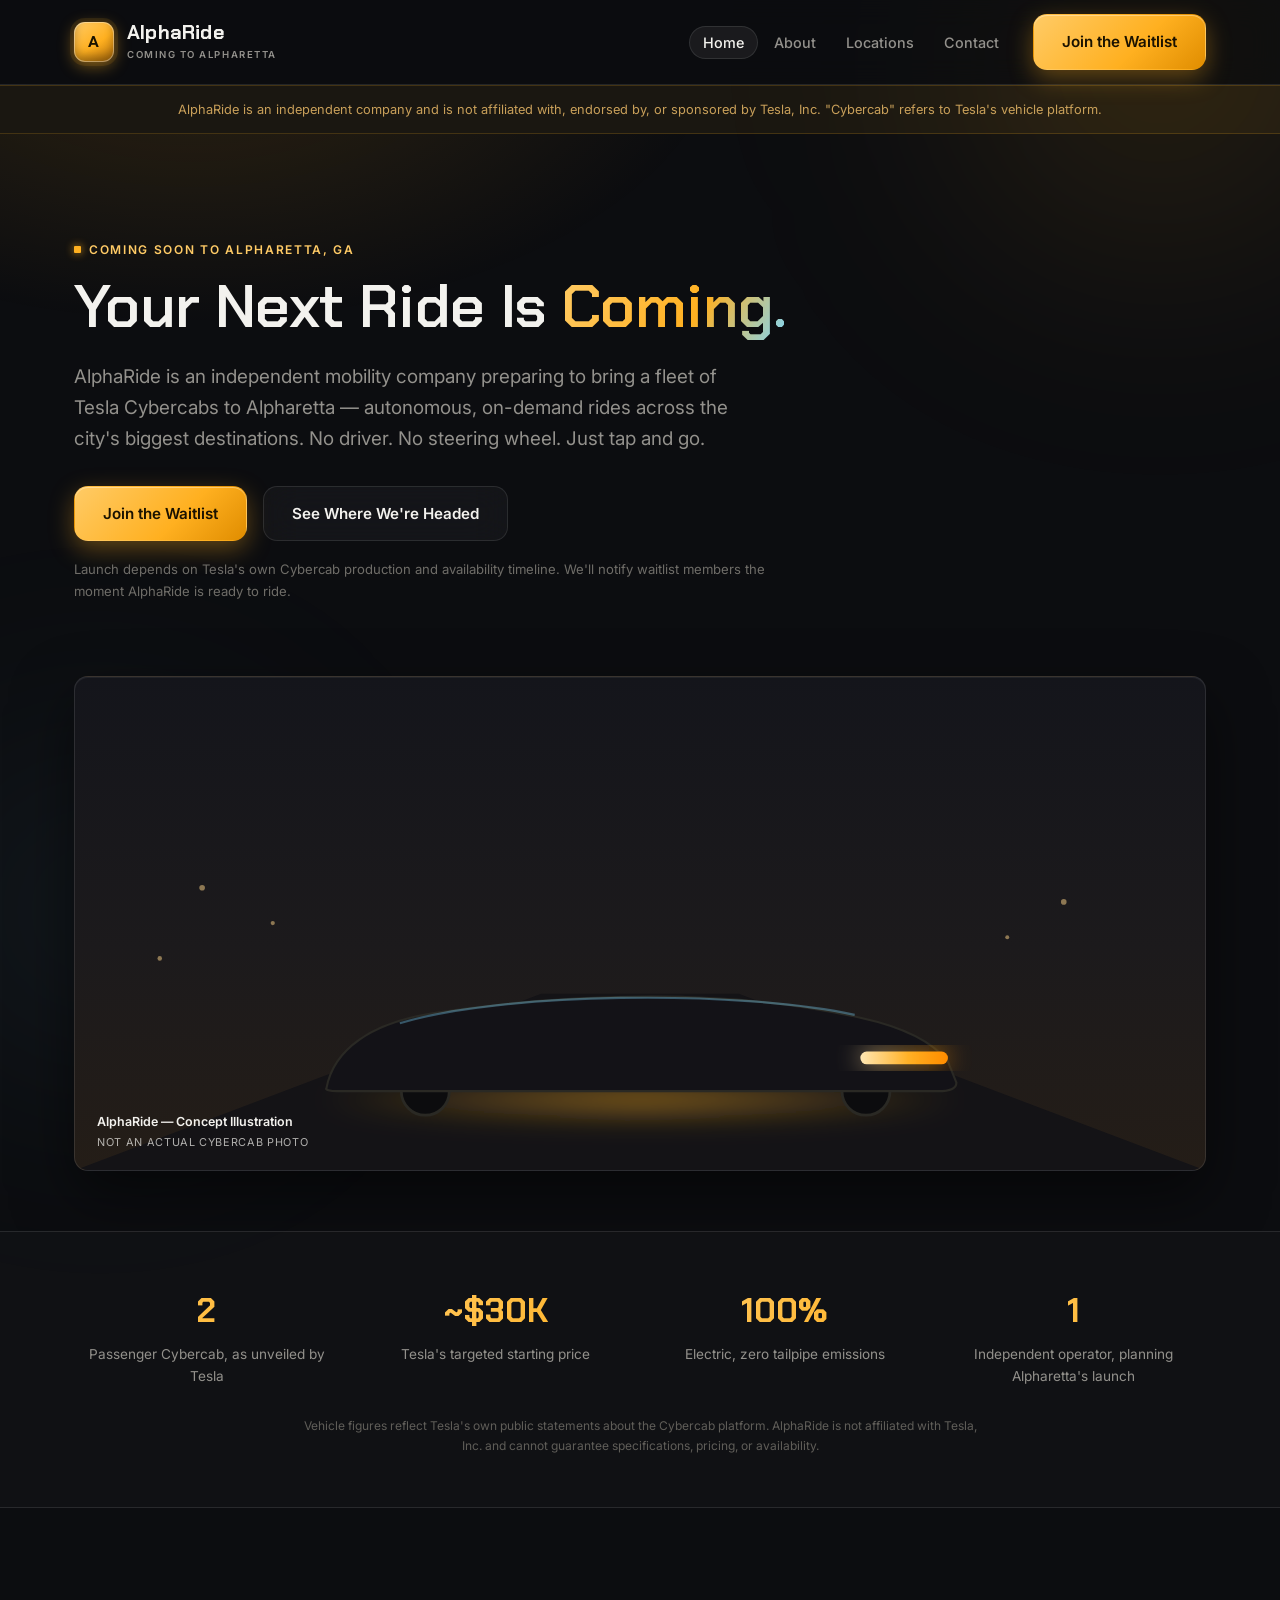
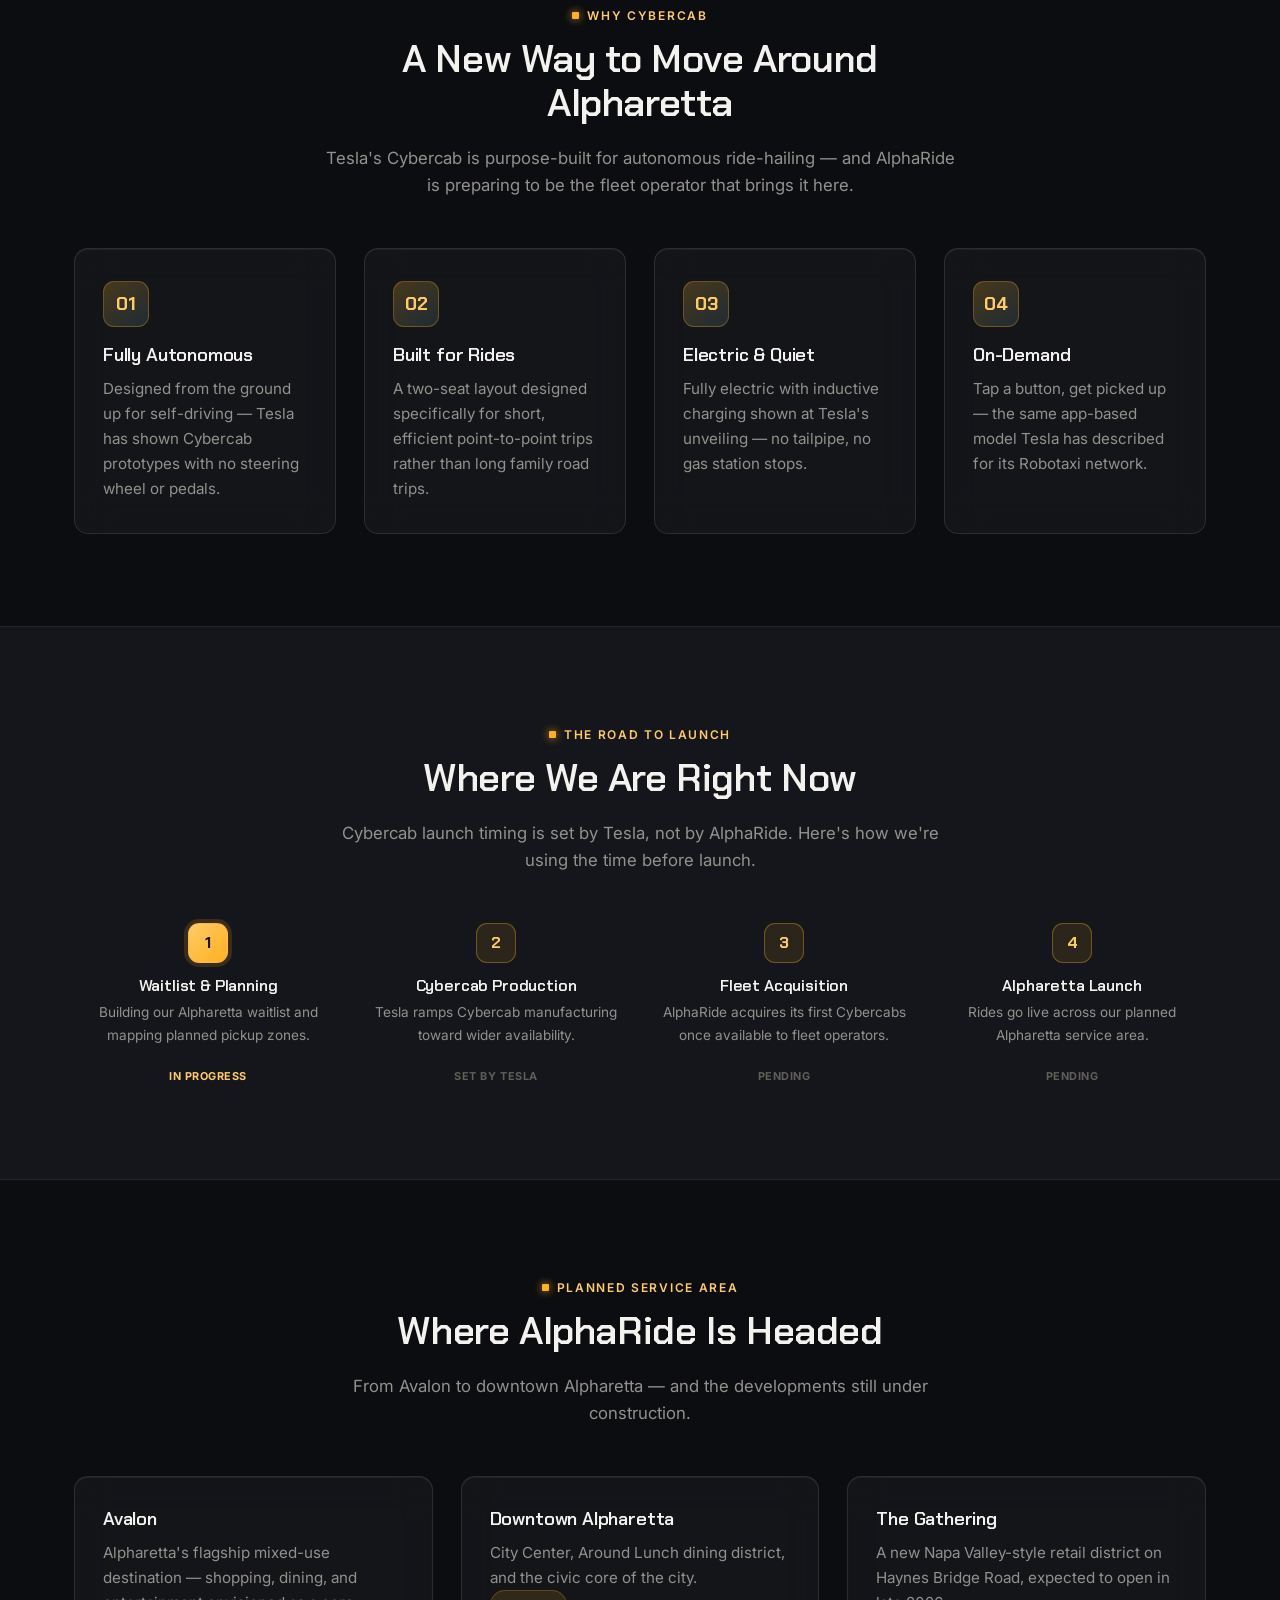
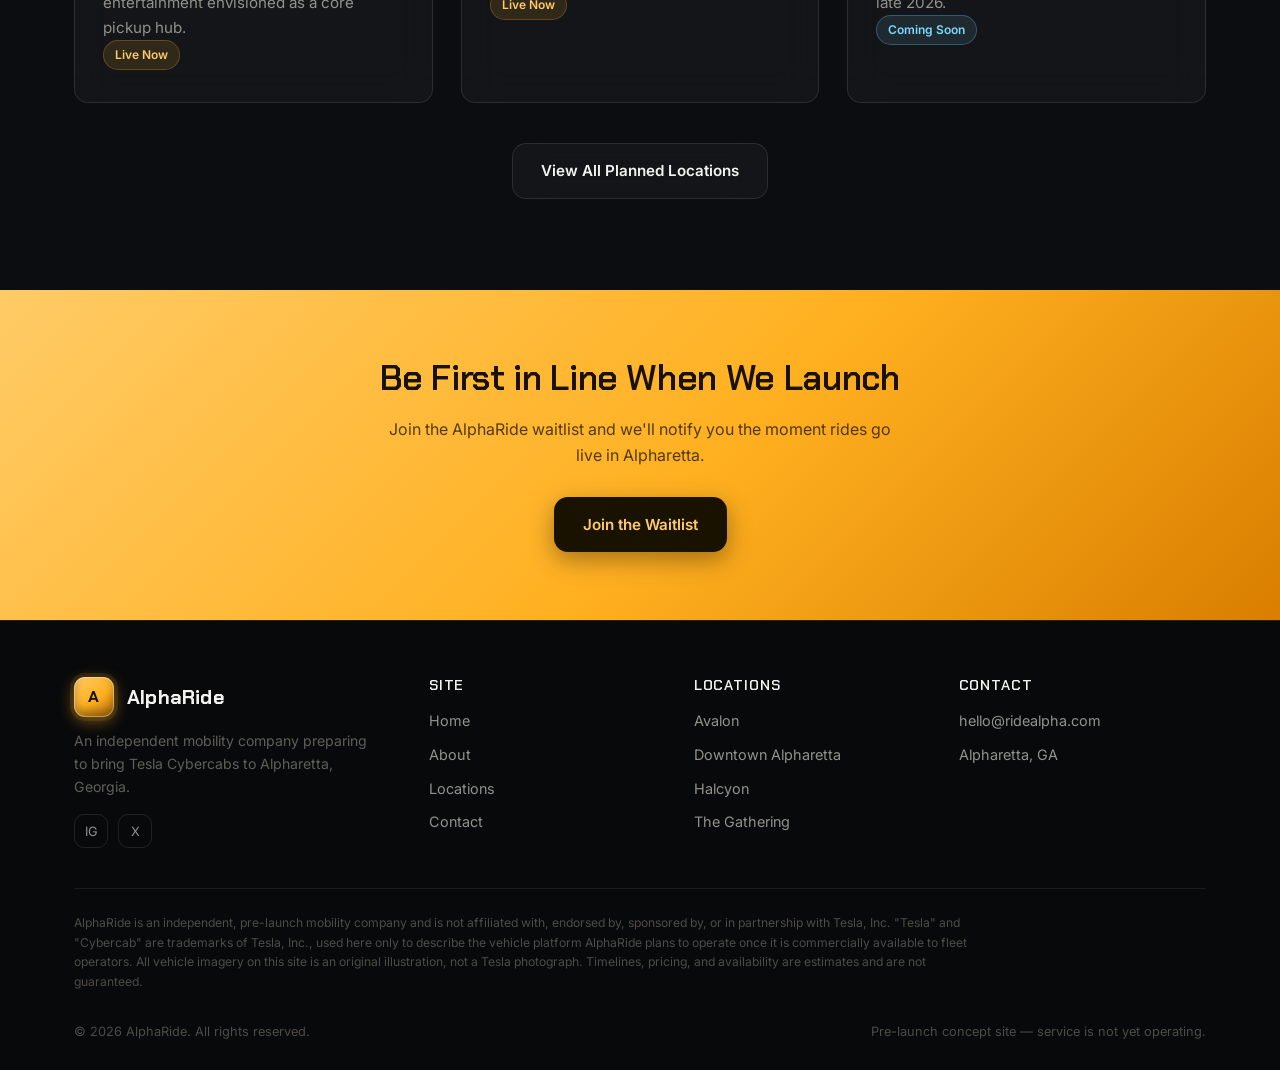
==== index.html @ 63493c4d "Build AlphaRide pre-launch site Four-page teaser site for AlphaRide, an independent mobility company" ====
<!DOCTYPE html>
<html lang="en">
<head>
<meta charset="UTF-8">
<meta name="viewport" content="width=device-width, initial-scale=1.0">
<title>AlphaRide | Autonomous Rides Coming to Alpharetta</title>
<meta name="description" content="AlphaRide is an independent mobility company preparing to bring Tesla Cybercabs to Alpharetta, Georgia. Join the waitlist to be first in line at launch.">
<link rel="icon" type="image/svg+xml" href="favicon.svg">
<link rel="preconnect" href="https://fonts.googleapis.com">
<link rel="preconnect" href="https://fonts.gstatic.com" crossorigin>
<link href="https://fonts.googleapis.com/css2?family=Chakra+Petch:wght@500;600;700&family=Inter:wght@400;500;600;700&display=swap" rel="stylesheet">
<link rel="stylesheet" href="css/styles.css">
</head>
<body>

<header class="site-header">
  <div class="container">
    <a href="index.html" class="logo">
      <span class="logo-mark">A</span>
      <span>
        <span class="logo-text">AlphaRide</span>
        <span class="logo-sub">Coming to Alpharetta</span>
      </span>
    </a>
    <nav class="main-nav" id="main-nav">
      <ul class="nav-links">
        <li><a href="index.html" class="active">Home</a></li>
        <li><a href="about.html">About</a></li>
        <li><a href="locations.html">Locations</a></li>
        <li><a href="contact.html">Contact</a></li>
      </ul>
      <a href="contact.html" class="btn btn-primary">Join the Waitlist</a>
    </nav>
    <button class="nav-toggle" aria-label="Toggle navigation" aria-expanded="false" aria-controls="main-nav">
      <span></span><span></span><span></span>
    </button>
  </div>
</header>

<div class="disclaimer-strip">
  <div class="container">
    <p>AlphaRide is an independent company and is not affiliated with, endorsed by, or sponsored by Tesla, Inc. "Cybercab" refers to Tesla's vehicle platform.</p>
  </div>
</div>

<main>

  <!-- Hero -->
  <section class="hero">
    <div class="container">
      <div class="hero-copy">
        <span class="eyebrow">Coming Soon to Alpharetta, GA</span>
        <h1>Your Next Ride Is <span class="grad-text">Coming.</span></h1>
        <p class="lead">AlphaRide is an independent mobility company preparing to bring a fleet of Tesla Cybercabs to Alpharetta — autonomous, on-demand rides across the city's biggest destinations. No driver. No steering wheel. Just tap and go.</p>
        <div class="hero-actions">
          <a href="contact.html" class="btn btn-primary">Join the Waitlist</a>
          <a href="locations.html" class="btn btn-secondary">See Where We're Headed</a>
        </div>
        <p class="hero-note">Launch depends on Tesla's own Cybercab production and availability timeline. We'll notify waitlist members the moment AlphaRide is ready to ride.</p>
      </div>

      <div class="vehicle-scene">
        <svg viewBox="0 0 800 350" preserveAspectRatio="xMidYMax slice" aria-hidden="true">
          <defs>
            <linearGradient id="lightBar" x1="0" y1="0" x2="1" y2="0">
              <stop offset="0%" stop-color="#ffe9b8"/>
              <stop offset="55%" stop-color="#ffb020"/>
              <stop offset="100%" stop-color="#ff8a00"/>
            </linearGradient>
            <radialGradient id="glowGrad" cx="50%" cy="50%" r="50%">
              <stop offset="0%" stop-color="#ffb020" stop-opacity="0.55"/>
              <stop offset="100%" stop-color="#ffb020" stop-opacity="0"/>
            </radialGradient>
            <filter id="softBlur" x="-50%" y="-50%" width="200%" height="200%">
              <feGaussianBlur stdDeviation="9"/>
            </filter>
          </defs>

          <!-- ambient distant lights -->
          <g fill="#ffd68a" opacity="0.5">
            <circle cx="90" cy="150" r="2"/>
            <circle cx="140" cy="175" r="1.5"/>
            <circle cx="700" cy="160" r="2"/>
            <circle cx="660" cy="185" r="1.4"/>
            <circle cx="60" cy="200" r="1.6"/>
          </g>

          <!-- road -->
          <path d="M330,225 L470,225 L800,350 L0,350 Z" fill="#17161a"/>
          <path d="M330,225 L470,225 L800,350 L0,350 Z" fill="#000000" opacity="0.15"/>

          <!-- reflection / ground glow -->
          <ellipse cx="400" cy="300" rx="230" ry="16" fill="url(#glowGrad)" filter="url(#softBlur)"/>

          <!-- vehicle silhouette -->
          <g>
            <circle cx="248" cy="294" r="17" fill="#0c0c0e" stroke="#2a2924" stroke-width="2"/>
            <circle cx="560" cy="294" r="17" fill="#0c0c0e" stroke="#2a2924" stroke-width="2"/>

            <path d="M178,292
                     C183,264 210,246 252,239
                     C304,231 356,227 408,227
                     C462,227 512,232 556,242
                     C588,249 608,260 618,273
                     L624,288
                     C624,292 619,294 611,294
                     L186,294
                     C180,294 177,293 178,292 Z"
                  fill="#131217" stroke="#2a2924" stroke-width="1.5"/>

            <path d="M230,246 C300,224 470,222 552,240" fill="none" stroke="#7dd8ff" stroke-opacity="0.35" stroke-width="1.5"/>

            <rect class="vs-glow" x="556" y="266" width="62" height="9" rx="4.5" fill="url(#lightBar)"/>
            <rect x="556" y="266" width="62" height="9" rx="4.5" fill="url(#lightBar)" filter="url(#softBlur)" opacity="0.8"/>
          </g>
        </svg>
        <div class="vs-caption">AlphaRide — Concept Illustration<small>Not an actual Cybercab photo</small></div>
      </div>
    </div>
  </section>

  <!-- Roadmap stats -->
  <section class="stats-bar">
    <div class="container">
      <div class="stats-grid">
        <div class="stat">
          <div class="stat-number">2</div>
          <div class="stat-label">Passenger Cybercab, as unveiled by Tesla</div>
        </div>
        <div class="stat">
          <div class="stat-number">~$30K</div>
          <div class="stat-label">Tesla's targeted starting price</div>
        </div>
        <div class="stat">
          <div class="stat-number">100%</div>
          <div class="stat-label">Electric, zero tailpipe emissions</div>
        </div>
        <div class="stat">
          <div class="stat-number">1</div>
          <div class="stat-label">Independent operator, planning Alpharetta's launch</div>
        </div>
      </div>
      <p class="stats-note">Vehicle figures reflect Tesla's own public statements about the Cybercab platform. AlphaRide is not affiliated with Tesla, Inc. and cannot guarantee specifications, pricing, or availability.</p>
    </div>
  </section>

  <!-- Why Cybercab -->
  <section>
    <div class="container">
      <div class="section-header">
        <span class="eyebrow">Why Cybercab</span>
        <h2>A New Way to Move Around Alpharetta</h2>
        <p>Tesla's Cybercab is purpose-built for autonomous ride-hailing — and AlphaRide is preparing to be the fleet operator that brings it here.</p>
      </div>
      <div class="grid grid-4">
        <div class="card">
          <div class="icon">01</div>
          <h3>Fully Autonomous</h3>
          <p>Designed from the ground up for self-driving — Tesla has shown Cybercab prototypes with no steering wheel or pedals.</p>
        </div>
        <div class="card">
          <div class="icon">02</div>
          <h3>Built for Rides</h3>
          <p>A two-seat layout designed specifically for short, efficient point-to-point trips rather than long family road trips.</p>
        </div>
        <div class="card">
          <div class="icon">03</div>
          <h3>Electric &amp; Quiet</h3>
          <p>Fully electric with inductive charging shown at Tesla's unveiling — no tailpipe, no gas station stops.</p>
        </div>
        <div class="card">
          <div class="icon">04</div>
          <h3>On-Demand</h3>
          <p>Tap a button, get picked up — the same app-based model Tesla has described for its Robotaxi network.</p>
        </div>
      </div>
    </div>
  </section>

  <!-- Roadmap -->
  <section class="section-bg-alt">
    <div class="container">
      <div class="section-header">
        <span class="eyebrow">The Road to Launch</span>
        <h2>Where We Are Right Now</h2>
        <p>Cybercab launch timing is set by Tesla, not by AlphaRide. Here's how we're using the time before launch.</p>
      </div>
      <div class="roadmap-steps">
        <div class="roadmap-step is-current">
          <div class="step-number">1</div>
          <h4>Waitlist &amp; Planning</h4>
          <p>Building our Alpharetta waitlist and mapping planned pickup zones.</p>
          <span class="step-status">In Progress</span>
        </div>
        <div class="roadmap-step">
          <div class="step-number">2</div>
          <h4>Cybercab Production</h4>
          <p>Tesla ramps Cybercab manufacturing toward wider availability.</p>
          <span class="step-status">Set by Tesla</span>
        </div>
        <div class="roadmap-step">
          <div class="step-number">3</div>
          <h4>Fleet Acquisition</h4>
          <p>AlphaRide acquires its first Cybercabs once available to fleet operators.</p>
          <span class="step-status">Pending</span>
        </div>
        <div class="roadmap-step">
          <div class="step-number">4</div>
          <h4>Alpharetta Launch</h4>
          <p>Rides go live across our planned Alpharetta service area.</p>
          <span class="step-status">Pending</span>
        </div>
      </div>
    </div>
  </section>

  <!-- Locations teaser -->
  <section>
    <div class="container">
      <div class="section-header">
        <span class="eyebrow">Planned Service Area</span>
        <h2>Where AlphaRide Is Headed</h2>
        <p>From Avalon to downtown Alpharetta — and the developments still under construction.</p>
      </div>
      <div class="grid grid-3">
        <div class="card">
          <h3>Avalon</h3>
          <p>Alpharetta's flagship mixed-use destination — shopping, dining, and entertainment envisioned as a core pickup hub.</p>
          <span class="pill">Live Now</span>
        </div>
        <div class="card">
          <h3>Downtown Alpharetta</h3>
          <p>City Center, Around Lunch dining district, and the civic core of the city.</p>
          <span class="pill">Live Now</span>
        </div>
        <div class="card">
          <h3>The Gathering</h3>
          <p>A new Napa Valley-style retail district on Haynes Bridge Road, expected to open in late 2026.</p>
          <span class="pill ice">Coming Soon</span>
        </div>
      </div>
      <div style="text-align:center; margin-top:40px;">
        <a href="locations.html" class="btn btn-secondary">View All Planned Locations</a>
      </div>
    </div>
  </section>

  <!-- CTA -->
  <section class="cta-banner">
    <div class="container">
      <h2>Be First in Line When We Launch</h2>
      <p>Join the AlphaRide waitlist and we'll notify you the moment rides go live in Alpharetta.</p>
      <a href="contact.html" class="btn btn-primary">Join the Waitlist</a>
    </div>
  </section>

</main>

<footer class="site-footer">
  <div class="container">
    <div class="footer-grid">
      <div class="footer-brand">
        <a href="index.html" class="logo">
          <span class="logo-mark">A</span>
          <span class="logo-text">AlphaRide</span>
        </a>
        <p>An independent mobility company preparing to bring Tesla Cybercabs to Alpharetta, Georgia.</p>
        <div class="footer-social">
          <a href="#" aria-label="Instagram">IG</a>
          <a href="#" aria-label="X / Twitter">X</a>
        </div>
      </div>
      <div class="footer-col">
        <h4>Site</h4>
        <ul>
          <li><a href="index.html">Home</a></li>
          <li><a href="about.html">About</a></li>
          <li><a href="locations.html">Locations</a></li>
          <li><a href="contact.html">Contact</a></li>
        </ul>
      </div>
      <div class="footer-col">
        <h4>Locations</h4>
        <ul>
          <li><a href="locations.html">Avalon</a></li>
          <li><a href="locations.html">Downtown Alpharetta</a></li>
          <li><a href="locations.html">Halcyon</a></li>
          <li><a href="locations.html">The Gathering</a></li>
        </ul>
      </div>
      <div class="footer-col">
        <h4>Contact</h4>
        <ul>
          <li><a href="mailto:hello@ridealpha.com">hello@ridealpha.com</a></li>
          <li>Alpharetta, GA</li>
        </ul>
      </div>
    </div>
    <p class="footer-legal">AlphaRide is an independent, pre-launch mobility company and is not affiliated with, endorsed by, sponsored by, or in partnership with Tesla, Inc. "Tesla" and "Cybercab" are trademarks of Tesla, Inc., used here only to describe the vehicle platform AlphaRide plans to operate once it is commercially available to fleet operators. All vehicle imagery on this site is an original illustration, not a Tesla photograph. Timelines, pricing, and availability are estimates and are not guaranteed.</p>
    <div class="footer-bottom">
      <span>&copy; 2026 AlphaRide. All rights reserved.</span>
      <span>Pre-launch concept site — service is not yet operating.</span>
    </div>
  </div>
</footer>

<script src="js/main.js"></script>
</body>
</html>
---- css/styles.css ----
/* ===========================================================
   AlphaRide — shared stylesheet
   Dark graphite + amber "headlights at dusk" visual system
   =========================================================== */

:root {
  --color-bg: #0c0d10;
  --color-bg-alt: #15161b;
  --color-bg-dark: #08090b;
  --color-bg-dark-alt: #131419;
  --color-text: #f3f2ee;
  --color-text-light: #93918c;
  --color-text-invert: #f3f2ee;
  --color-accent: #ffb020;
  --color-accent-dark: #ffcb66;
  --color-ice: #7dd8ff;
  --color-white: #ffffff;
  --color-border: rgba(255, 255, 255, 0.1);
  --color-border-strong: rgba(255, 255, 255, 0.2);

  --glass-bg: rgba(255, 255, 255, 0.035);
  --glass-bg-hover: rgba(255, 255, 255, 0.06);
  --glass-blur: blur(18px) saturate(140%);

  --font-heading: "Chakra Petch", "Inter", -apple-system, BlinkMacSystemFont, "Segoe UI", sans-serif;
  --font-body: "Inter", -apple-system, BlinkMacSystemFont, "Segoe UI", sans-serif;

  --max-width: 1180px;
  --radius: 14px;
  --shadow-sm: 0 1px 3px rgba(0, 0, 0, 0.3);
  --shadow-md: 0 24px 60px rgba(0, 0, 0, 0.5);
  --transition: 0.25s cubic-bezier(0.4, 0, 0.2, 1);
}

/* ---------- Reset ---------- */
*, *::before, *::after { box-sizing: border-box; }
html { scroll-behavior: smooth; }

body {
  margin: 0;
  font-family: var(--font-body);
  color: var(--color-text);
  background: var(--color-bg);
  line-height: 1.65;
  -webkit-font-smoothing: antialiased;
  position: relative;
  overflow-x: hidden;
}

body::before,
body::after {
  content: "";
  position: fixed;
  border-radius: 50%;
  filter: blur(120px);
  z-index: -1;
  pointer-events: none;
}

body::before {
  width: 640px;
  height: 480px;
  top: -180px;
  right: -200px;
  background: radial-gradient(circle, rgba(255, 176, 32, 0.16), transparent 70%);
}

body::after {
  width: 560px;
  height: 420px;
  bottom: -220px;
  left: -180px;
  background: radial-gradient(circle, rgba(125, 216, 255, 0.1), transparent 70%);
}

::selection { background: rgba(255, 176, 32, 0.35); color: #10100e; }

::-webkit-scrollbar { width: 10px; height: 10px; }
::-webkit-scrollbar-track { background: var(--color-bg); }
::-webkit-scrollbar-thumb { background: rgba(255, 255, 255, 0.14); border-radius: 8px; }
::-webkit-scrollbar-thumb:hover { background: rgba(255, 255, 255, 0.24); }

img { max-width: 100%; display: block; }
a { color: inherit; text-decoration: none; }
ul { margin: 0; padding: 0; list-style: none; }

h1, h2, h3, h4 {
  font-family: var(--font-heading);
  font-weight: 600;
  line-height: 1.14;
  letter-spacing: -0.01em;
  margin: 0 0 0.5em;
  color: var(--color-text);
}

p { margin: 0 0 1em; color: var(--color-text-light); }

.container {
  width: 100%;
  max-width: var(--max-width);
  margin: 0 auto;
  padding: 0 24px;
  position: relative;
}

section { padding: 92px 0; position: relative; }

.section-bg-alt {
  background: var(--color-bg-alt);
  border-top: 1px solid rgba(255, 255, 255, 0.06);
  border-bottom: 1px solid rgba(255, 255, 255, 0.06);
}

.section-bg-dark {
  position: relative;
  background: linear-gradient(160deg, var(--color-bg-dark) 0%, var(--color-bg-dark-alt) 100%);
  overflow: hidden;
}

.section-header { max-width: 640px; margin: 0 auto 48px; text-align: center; }

.eyebrow {
  display: inline-flex;
  align-items: center;
  gap: 8px;
  font-family: var(--font-body);
  font-size: 0.75rem;
  font-weight: 600;
  letter-spacing: 0.14em;
  text-transform: uppercase;
  color: var(--color-accent-dark);
  margin-bottom: 12px;
}

.eyebrow::before {
  content: "";
  width: 7px;
  height: 7px;
  border-radius: 1px;
  background: var(--color-accent);
  box-shadow: 0 0 8px rgba(255, 176, 32, 0.85);
  display: inline-block;
}

.section-header h2 { font-size: clamp(1.75rem, 3vw, 2.5rem); }
.section-header p { color: var(--color-text-light); font-size: 1.05rem; }

/* ---------- Disclaimer strip ---------- */
.disclaimer-strip {
  background: rgba(255, 176, 32, 0.06);
  border-top: 1px solid rgba(255, 176, 32, 0.18);
  border-bottom: 1px solid rgba(255, 176, 32, 0.18);
  padding: 14px 0;
}

.disclaimer-strip p {
  margin: 0;
  font-size: 0.8rem;
  color: #c9a05a;
  text-align: center;
  line-height: 1.5;
}

/* ---------- Buttons ---------- */
.btn {
  display: inline-flex;
  align-items: center;
  justify-content: center;
  gap: 8px;
  padding: 14px 28px;
  border-radius: var(--radius);
  font-weight: 600;
  font-size: 0.95rem;
  border: 1px solid transparent;
  cursor: pointer;
  transition: background var(--transition), color var(--transition), border-color var(--transition), transform var(--transition), box-shadow var(--transition);
  white-space: nowrap;
}

.btn:hover { transform: translateY(-2px); }

.btn-primary {
  background: linear-gradient(135deg, #ffcb66 0%, var(--color-accent) 60%, #e08d00 100%);
  color: #1a1200;
  box-shadow: 0 8px 24px rgba(255, 176, 32, 0.35), inset 0 1px 0 rgba(255, 255, 255, 0.35);
}

.btn-primary:hover {
  box-shadow: 0 12px 34px rgba(255, 176, 32, 0.5), inset 0 1px 0 rgba(255, 255, 255, 0.4);
}

.btn-secondary {
  background: var(--glass-bg);
  backdrop-filter: var(--glass-blur);
  -webkit-backdrop-filter: var(--glass-blur);
  color: var(--color-text);
  border-color: var(--color-border);
}

.btn-secondary:hover {
  background: var(--glass-bg-hover);
  border-color: var(--color-border-strong);
  box-shadow: 0 8px 24px rgba(0, 0, 0, 0.35);
}

.btn-block { width: 100%; }

/* ---------- Header ---------- */
.site-header {
  position: sticky;
  top: 0;
  z-index: 100;
  background: rgba(12, 13, 16, 0.72);
  backdrop-filter: blur(14px) saturate(140%);
  -webkit-backdrop-filter: blur(14px) saturate(140%);
  border-bottom: 1px solid var(--color-border);
}

.site-header .container {
  display: flex;
  align-items: center;
  justify-content: space-between;
  height: 84px;
}

.logo {
  font-family: var(--font-heading);
  font-size: 1.25rem;
  font-weight: 700;
  letter-spacing: 0.01em;
  color: var(--color-text);
  display: flex;
  align-items: center;
  gap: 13px;
}

.logo .logo-mark {
  position: relative;
  width: 40px;
  height: 40px;
  border-radius: 11px;
  background: linear-gradient(145deg, #ffcb66 0%, var(--color-accent) 55%, #b9720a 100%);
  color: #1a1200;
  display: flex;
  align-items: center;
  justify-content: center;
  flex-shrink: 0;
  font-family: var(--font-heading);
  font-weight: 700;
  font-size: 1.05rem;
  box-shadow:
    inset 0 0 0 1px rgba(255, 255, 255, 0.35),
    inset 0 -6px 10px rgba(20, 12, 0, 0.35),
    0 4px 16px rgba(255, 176, 32, 0.45),
    0 0 0 4px rgba(255, 176, 32, 0.1);
  transition: box-shadow var(--transition), transform var(--transition);
}

.logo:hover .logo-mark {
  transform: translateY(-1px);
  box-shadow:
    inset 0 0 0 1px rgba(255, 255, 255, 0.4),
    inset 0 -6px 10px rgba(20, 12, 0, 0.35),
    0 6px 20px rgba(255, 176, 32, 0.6),
    0 0 0 5px rgba(255, 176, 32, 0.14);
}

.logo .logo-text { display: block; line-height: 1.1; }

.logo .logo-sub {
  display: block;
  font-family: var(--font-body);
  font-size: 0.6rem;
  font-weight: 600;
  letter-spacing: 0.16em;
  text-transform: uppercase;
  color: var(--color-text-light);
  margin-top: 4px;
}

.main-nav { display: flex; align-items: center; gap: 8px; }
.nav-links { display: flex; align-items: center; gap: 2px; margin-right: 12px; }

.nav-links a {
  font-size: 0.9rem;
  font-weight: 500;
  color: var(--color-text-light);
  position: relative;
  padding: 8px 14px;
  border-radius: 999px;
  transition: background var(--transition), color var(--transition);
}

.nav-links a:hover { color: var(--color-text); background: var(--glass-bg); }

.nav-links a.active {
  color: var(--color-text);
  background: var(--glass-bg-hover);
  box-shadow: inset 0 0 0 1px var(--color-border);
}

.nav-toggle {
  display: none;
  flex-direction: column;
  justify-content: center;
  gap: 5px;
  width: 40px;
  height: 40px;
  border: 1px solid var(--color-border);
  border-radius: var(--radius);
  background: var(--glass-bg);
  cursor: pointer;
}

.nav-toggle span {
  display: block;
  width: 18px;
  height: 2px;
  background: var(--color-text);
  margin: 0 auto;
  transition: transform var(--transition), opacity var(--transition);
}

.nav-toggle[aria-expanded="true"] span:nth-child(1) { transform: translateY(7px) rotate(45deg); }
.nav-toggle[aria-expanded="true"] span:nth-child(2) { opacity: 0; }
.nav-toggle[aria-expanded="true"] span:nth-child(3) { transform: translateY(-7px) rotate(-45deg); }

/* ---------- Hero ---------- */
.hero {
  padding: 100px 0 60px;
  position: relative;
  background: radial-gradient(ellipse 900px 500px at 15% -10%, rgba(255, 176, 32, 0.14), transparent 60%);
}

.hero .container {
  display: grid;
  grid-template-columns: 1fr;
  gap: 20px;
}

.hero-copy { max-width: 720px; }

.hero h1 { font-size: clamp(2.4rem, 5vw, 3.8rem); margin-bottom: 20px; }

.hero p.lead {
  font-size: 1.18rem;
  color: var(--color-text-light);
  max-width: 56ch;
}

.grad-text {
  background: linear-gradient(120deg, var(--color-accent-dark) 0%, var(--color-accent) 60%, var(--color-ice) 100%);
  -webkit-background-clip: text;
  background-clip: text;
  color: transparent;
}

.hero-actions { display: flex; gap: 16px; flex-wrap: wrap; margin-top: 32px; }

.hero-note {
  margin-top: 18px;
  font-size: 0.82rem;
  color: #6f6d68;
}

/* ---------- Vehicle scene (hero illustration) ---------- */
.vehicle-scene {
  position: relative;
  width: 100%;
  aspect-ratio: 16 / 7;
  border-radius: var(--radius);
  overflow: hidden;
  box-shadow: var(--shadow-md), inset 0 1px 0 rgba(255, 255, 255, 0.06);
  border: 1px solid var(--color-border);
  background: linear-gradient(180deg, #14151b 0%, #1c1a1c 55%, #241d17 100%);
  margin-top: 40px;
}

.vehicle-scene svg { position: absolute; inset: 0; width: 100%; height: 100%; }

.vehicle-scene .vs-caption {
  position: absolute;
  left: 22px;
  bottom: 18px;
  z-index: 2;
  font-size: 0.78rem;
  font-weight: 600;
  color: var(--color-text-invert);
}

.vehicle-scene .vs-caption small {
  display: block;
  font-weight: 400;
  font-size: 0.68rem;
  opacity: 0.7;
  text-transform: uppercase;
  letter-spacing: 0.06em;
  margin-top: 2px;
}

.vs-glow { animation: vs-pulse 3.6s ease-in-out infinite; }

@keyframes vs-pulse {
  0%, 100% { opacity: 0.75; }
  50% { opacity: 1; }
}

@media (prefers-reduced-motion: reduce) {
  .vs-glow { animation: none; }
}

/* ---------- Stats / roadmap bar ---------- */
.stats-bar {
  background: rgba(255, 255, 255, 0.02);
  border-top: 1px solid var(--color-border);
  border-bottom: 1px solid var(--color-border);
  padding: 52px 0;
}

.stats-grid {
  display: grid;
  grid-template-columns: repeat(4, 1fr);
  gap: 24px;
  text-align: center;
}

.stats-grid .stat-number {
  font-family: var(--font-heading);
  font-size: clamp(1.6rem, 2.6vw, 2.1rem);
  font-weight: 700;
  background: linear-gradient(120deg, var(--color-accent-dark), var(--color-accent));
  -webkit-background-clip: text;
  background-clip: text;
  color: transparent;
}

.stats-grid .stat-label { font-size: 0.85rem; color: var(--color-text-light); margin-top: 4px; }

.stats-note {
  text-align: center;
  font-size: 0.75rem;
  color: #605e59;
  margin: 28px auto 0;
  max-width: 680px;
}

/* ---------- Cards / grid ---------- */
.grid { display: grid; gap: 28px; }
.grid-3 { grid-template-columns: repeat(3, 1fr); }
.grid-4 { grid-template-columns: repeat(4, 1fr); }
.grid-2 { grid-template-columns: repeat(2, 1fr); }

.card {
  position: relative;
  overflow: hidden;
  background: var(--glass-bg);
  backdrop-filter: var(--glass-blur);
  -webkit-backdrop-filter: var(--glass-blur);
  border: 1px solid var(--color-border);
  border-radius: var(--radius);
  padding: 32px 28px;
  box-shadow: inset 0 1px 0 rgba(255, 255, 255, 0.05);
  transition: box-shadow var(--transition), transform var(--transition), border-color var(--transition), background var(--transition);
}

.card:hover {
  background: var(--glass-bg-hover);
  box-shadow: 0 18px 40px rgba(255, 176, 32, 0.12), inset 0 1px 0 rgba(255, 255, 255, 0.08);
  transform: translateY(-4px);
  border-color: rgba(255, 176, 32, 0.3);
}

.card .icon {
  width: 46px;
  height: 46px;
  border-radius: 11px;
  background: linear-gradient(145deg, rgba(255, 176, 32, 0.22), rgba(125, 216, 255, 0.12));
  border: 1px solid rgba(255, 176, 32, 0.28);
  color: var(--color-accent-dark);
  display: flex;
  align-items: center;
  justify-content: center;
  margin-bottom: 18px;
  font-family: var(--font-heading);
  font-size: 1.15rem;
  font-weight: 700;
}

.card h3 { font-size: 1.15rem; margin-bottom: 10px; }
.card p { color: var(--color-text-light); font-size: 0.95rem; margin-bottom: 0; }

.card .tag-row { display: flex; gap: 8px; flex-wrap: wrap; margin-top: 14px; }

.pill {
  display: inline-block;
  font-size: 0.75rem;
  font-weight: 600;
  padding: 4px 11px;
  border-radius: 999px;
  background: rgba(255, 176, 32, 0.12);
  border: 1px solid rgba(255, 176, 32, 0.25);
  color: var(--color-accent-dark);
}

.pill.ice {
  background: rgba(125, 216, 255, 0.1);
  border-color: rgba(125, 216, 255, 0.28);
  color: var(--color-ice);
}

/* ---------- Timeline / roadmap steps ---------- */
.roadmap-steps {
  display: grid;
  grid-template-columns: repeat(4, 1fr);
  gap: 20px;
}

.roadmap-step { text-align: center; position: relative; }

.roadmap-step .step-number {
  width: 40px;
  height: 40px;
  border-radius: 11px;
  border: 1px solid rgba(255, 176, 32, 0.35);
  background: rgba(255, 176, 32, 0.1);
  color: var(--color-accent-dark);
  font-family: var(--font-heading);
  font-weight: 700;
  display: flex;
  align-items: center;
  justify-content: center;
  margin: 0 auto 14px;
}

.roadmap-step.is-current .step-number {
  background: linear-gradient(135deg, var(--color-accent-dark), var(--color-accent));
  color: #1a1200;
  box-shadow: 0 0 0 4px rgba(255, 176, 32, 0.15);
}

.roadmap-step h4 { font-size: 1rem; margin-bottom: 6px; }
.roadmap-step p { font-size: 0.85rem; color: var(--color-text-light); }
.roadmap-step .step-status {
  display: inline-block;
  margin-top: 8px;
  font-size: 0.68rem;
  font-weight: 700;
  text-transform: uppercase;
  letter-spacing: 0.05em;
  color: #605e59;
}

.roadmap-step.is-current .step-status { color: var(--color-accent-dark); }

/* ---------- CTA banner ---------- */
.cta-banner {
  position: relative;
  background: linear-gradient(135deg, #ffcb66 0%, var(--color-accent) 55%, #d97e00 100%);
  color: #1a1200;
  padding: 68px 0;
  text-align: center;
  overflow: hidden;
}

.cta-banner h2 { color: #1a1200; font-size: clamp(1.6rem, 3vw, 2.2rem); }
.cta-banner p { color: rgba(26, 18, 0, 0.75); max-width: 520px; margin: 0 auto 28px; }

.cta-banner .btn-secondary {
  background: rgba(26, 18, 0, 0.1);
  color: #1a1200;
  border-color: rgba(26, 18, 0, 0.3);
}

.cta-banner .btn-secondary:hover { background: rgba(26, 18, 0, 0.18); }

.cta-banner .btn-primary {
  background: #1a1200;
  color: var(--color-accent-dark);
  box-shadow: 0 8px 24px rgba(0, 0, 0, 0.35);
}

.cta-banner .btn-primary:hover { background: #000; }

/* ---------- Page header ---------- */
.page-header {
  position: relative;
  padding: 68px 0 56px;
  background: var(--color-bg-alt);
  border-bottom: 1px solid var(--color-border);
  text-align: center;
  overflow: hidden;
}

.page-header .eyebrow { justify-content: center; }
.page-header h1 { font-size: clamp(2rem, 3.5vw, 2.75rem); }
.page-header p { color: var(--color-text-light); max-width: 580px; margin: 0 auto; }

.breadcrumb {
  font-size: 0.82rem;
  color: var(--color-text-light);
  margin-bottom: 18px;
  justify-content: center;
  display: flex;
  gap: 6px;
}

.breadcrumb a { color: var(--color-accent-dark); }

/* ---------- Locations ---------- */
.filter-bar {
  display: flex;
  justify-content: center;
  flex-wrap: wrap;
  gap: 10px;
  margin-bottom: 40px;
}

.filter-btn {
  padding: 9px 18px;
  border: 1px solid var(--color-border);
  border-radius: 999px;
  background: var(--glass-bg);
  color: var(--color-text-light);
  font-size: 0.85rem;
  font-weight: 500;
  cursor: pointer;
  transition: background var(--transition), color var(--transition), border-color var(--transition);
}

.filter-btn:hover { border-color: rgba(255, 176, 32, 0.4); color: var(--color-text); }

.filter-btn.active {
  background: linear-gradient(135deg, var(--color-accent-dark), var(--color-accent));
  color: #1a1200;
  border-color: transparent;
}

.location-grid { display: grid; grid-template-columns: repeat(3, 1fr); gap: 22px; }

.location-card {
  position: relative;
  background: var(--glass-bg);
  backdrop-filter: var(--glass-blur);
  -webkit-backdrop-filter: var(--glass-blur);
  border: 1px solid var(--color-border);
  border-radius: var(--radius);
  padding: 26px 24px;
  transition: box-shadow var(--transition), transform var(--transition), border-color var(--transition), background var(--transition);
}

.location-card.hidden { display: none; }

.location-card:hover {
  background: var(--glass-bg-hover);
  box-shadow: 0 18px 40px rgba(255, 176, 32, 0.12);
  transform: translateY(-3px);
  border-color: rgba(255, 176, 32, 0.28);
}

.location-card .loc-top {
  display: flex;
  justify-content: space-between;
  align-items: flex-start;
  gap: 10px;
  margin-bottom: 10px;
}

.location-card h3 { font-size: 1.05rem; margin-bottom: 2px; }
.location-card .loc-area { font-size: 0.78rem; color: var(--color-text-light); }

.loc-status {
  flex-shrink: 0;
  font-size: 0.68rem;
  font-weight: 700;
  text-transform: uppercase;
  letter-spacing: 0.05em;
  padding: 5px 10px;
  border-radius: 999px;
  white-space: nowrap;
  border: 1px solid transparent;
}

.loc-status.now { background: rgba(255, 176, 32, 0.14); color: var(--color-accent-dark); border-color: rgba(255, 176, 32, 0.3); }
.loc-status.upcoming { background: rgba(125, 216, 255, 0.1); color: var(--color-ice); border-color: rgba(125, 216, 255, 0.28); }

.location-card p.loc-desc { color: var(--color-text-light); font-size: 0.9rem; margin: 8px 0 0; }

.locations-note {
  text-align: center;
  color: var(--color-text-light);
  font-size: 0.88rem;
  max-width: 640px;
  margin: 44px auto 0;
}

/* ---------- About page ---------- */
.about-split { display: grid; grid-template-columns: 0.9fr 1.1fr; gap: 56px; align-items: center; }

.stat-panel {
  position: relative;
  border-radius: var(--radius);
  box-shadow: var(--shadow-md), inset 0 1px 0 rgba(255, 255, 255, 0.06);
  border: 1px solid var(--color-border);
  background: linear-gradient(155deg, #14151b 0%, #1c1a1c 55%, #241d17 100%);
  padding: 40px 34px;
  display: flex;
  flex-direction: column;
  justify-content: center;
  gap: 26px;
  overflow: hidden;
}

.stat-panel .sp-item .sp-number {
  font-family: var(--font-heading);
  font-size: 2rem;
  font-weight: 700;
  background: linear-gradient(120deg, var(--color-accent-dark), var(--color-accent));
  -webkit-background-clip: text;
  background-clip: text;
  color: transparent;
}

.stat-panel .sp-item .sp-label { font-size: 0.85rem; color: var(--color-text-light); margin-top: 2px; }

.values-grid { display: grid; grid-template-columns: repeat(2, 1fr); gap: 28px; }

.value-item h4 {
  font-size: 1.05rem;
  margin-bottom: 6px;
  display: flex;
  align-items: center;
  gap: 10px;
  color: var(--color-text);
}

.value-item h4::before {
  content: "";
  width: 7px;
  height: 7px;
  border-radius: 1px;
  background: var(--color-accent);
  box-shadow: 0 0 8px rgba(255, 176, 32, 0.8);
  display: inline-block;
}

.value-item p { color: var(--color-text-light); font-size: 0.92rem; }

/* ---------- Contact / waitlist ---------- */
.contact-layout { display: grid; grid-template-columns: 1.1fr 0.9fr; gap: 56px; align-items: start; }

.contact-form {
  background: var(--glass-bg);
  backdrop-filter: var(--glass-blur);
  -webkit-backdrop-filter: var(--glass-blur);
  border: 1px solid var(--color-border);
  border-radius: var(--radius);
  padding: 36px;
  box-shadow: var(--shadow-md), inset 0 1px 0 rgba(255, 255, 255, 0.05);
}

.form-row { display: grid; grid-template-columns: 1fr 1fr; gap: 18px; }
.form-group { margin-bottom: 20px; }

.form-group label { display: block; font-size: 0.85rem; font-weight: 600; margin-bottom: 6px; color: var(--color-text); }
.form-group .req { color: var(--color-accent); }

.form-group input,
.form-group select,
.form-group textarea {
  width: 100%;
  padding: 12px 14px;
  border: 1px solid var(--color-border);
  border-radius: 11px;
  font-family: var(--font-body);
  font-size: 0.95rem;
  background: rgba(255, 255, 255, 0.03);
  color: var(--color-text);
  transition: border-color var(--transition), box-shadow var(--transition), background var(--transition);
}

.form-group select option { background: #15161b; color: var(--color-text); }
.form-group input::placeholder, .form-group textarea::placeholder { color: #55534e; }

.form-group input:focus,
.form-group select:focus,
.form-group textarea:focus {
  outline: none;
  border-color: var(--color-accent);
  background: rgba(255, 255, 255, 0.05);
  box-shadow: 0 0 0 4px rgba(255, 176, 32, 0.14);
}

.radio-group { display: flex; gap: 20px; flex-wrap: wrap; }
.radio-option { display: flex; align-items: center; gap: 8px; font-size: 0.9rem; font-weight: 500; color: var(--color-text); }
.radio-option input { width: auto; }

.form-note { font-size: 0.8rem; color: var(--color-text-light); margin-top: 10px; }

.form-status { margin-top: 16px; padding: 12px 16px; border-radius: var(--radius); font-size: 0.9rem; display: none; }
.form-status.show { display: block; }
.form-status.success {
  background: rgba(255, 176, 32, 0.1);
  color: #ffd68a;
  border: 1px solid rgba(255, 176, 32, 0.32);
}

.contact-info-card {
  position: relative;
  background: linear-gradient(155deg, #14151b 0%, #1c1a1c 55%, #241d17 100%);
  border: 1px solid var(--color-border);
  border-radius: var(--radius);
  padding: 34px;
  margin-bottom: 24px;
  box-shadow: var(--shadow-md), inset 0 1px 0 rgba(255, 255, 255, 0.06);
  overflow: hidden;
}

.info-row { display: flex; gap: 14px; margin-bottom: 18px; font-size: 0.92rem; }

.info-row .icon {
  width: 36px;
  height: 36px;
  border-radius: 10px;
  background: rgba(255, 176, 32, 0.12);
  border: 1px solid rgba(255, 176, 32, 0.28);
  color: var(--color-accent-dark);
  display: flex;
  align-items: center;
  justify-content: center;
  flex-shrink: 0;
  font-size: 1rem;
}

.info-row div a:hover { color: var(--color-accent-dark); }

.service-area-list { display: flex; flex-wrap: wrap; gap: 8px; margin-top: 10px; }

.service-area-list li {
  font-size: 0.8rem;
  padding: 5px 12px;
  border-radius: 999px;
  background: rgba(255, 255, 255, 0.06);
  border: 1px solid var(--color-border);
  color: #d6d4cc;
}

.contact-side-card {
  background: var(--glass-bg);
  backdrop-filter: var(--glass-blur);
  -webkit-backdrop-filter: var(--glass-blur);
  border: 1px solid var(--color-border);
  border-radius: var(--radius);
  padding: 28px;
}

.contact-side-card h4 { font-size: 1rem; margin-bottom: 8px; }
.contact-side-card p { font-size: 0.9rem; color: var(--color-text-light); margin-bottom: 0; }

/* ---------- Footer ---------- */
.site-footer {
  background: var(--color-bg-dark);
  border-top: 1px solid var(--color-border);
  color: var(--color-text-light);
  padding: 56px 0 28px;
}

.footer-grid {
  display: grid;
  grid-template-columns: 1.4fr 1fr 1fr 1.1fr;
  gap: 40px;
  padding-bottom: 40px;
  border-bottom: 1px solid rgba(255, 255, 255, 0.08);
}

.footer-brand .logo { color: var(--color-text-invert); margin-bottom: 12px; }
.footer-brand .logo .logo-sub { color: #605e59; }
.footer-brand p { font-size: 0.88rem; color: #605e59; max-width: 34ch; }

.footer-social { display: flex; gap: 10px; margin-top: 16px; }

.footer-social a {
  width: 34px;
  height: 34px;
  border-radius: 10px;
  border: 1px solid var(--color-border);
  display: flex;
  align-items: center;
  justify-content: center;
  font-size: 0.8rem;
  transition: background var(--transition), border-color var(--transition);
}

.footer-social a:hover { background: var(--color-accent); border-color: var(--color-accent); color: #1a1200; }

.footer-col h4 {
  color: var(--color-text-invert);
  font-size: 0.9rem;
  text-transform: uppercase;
  letter-spacing: 0.06em;
  margin-bottom: 16px;
}

.footer-col li { margin-bottom: 10px; font-size: 0.9rem; }
.footer-col a:hover { color: var(--color-accent-dark); }

.footer-legal {
  padding-top: 24px;
  font-size: 0.76rem;
  color: #4d4b47;
  line-height: 1.6;
  max-width: 900px;
}

.footer-bottom {
  display: flex;
  justify-content: space-between;
  align-items: center;
  padding-top: 18px;
  font-size: 0.8rem;
  color: #4d4b47;
  flex-wrap: wrap;
  gap: 12px;
}

/* ---------- Scroll reveal ---------- */
.reveal-init {
  opacity: 0;
  transform: translateY(24px);
  transition: opacity 0.7s cubic-bezier(0.16, 1, 0.3, 1), transform 0.7s cubic-bezier(0.16, 1, 0.3, 1);
}

.reveal-init.is-visible { opacity: 1; transform: translateY(0); }

@media (prefers-reduced-motion: reduce) {
  .reveal-init { opacity: 1; transform: none; transition: none; }
  body::before, body::after { display: none; }
}

/* ===========================================================
   Responsive
   =========================================================== */
@media (max-width: 980px) {
  .grid-4 { grid-template-columns: repeat(2, 1fr); }
  .grid-3 { grid-template-columns: repeat(2, 1fr); }
  .stats-grid { grid-template-columns: repeat(2, 1fr); row-gap: 32px; }
  .roadmap-steps { grid-template-columns: repeat(2, 1fr); row-gap: 32px; }
  .about-split { grid-template-columns: 1fr; }
  .contact-layout { grid-template-columns: 1fr; }
  .footer-grid { grid-template-columns: 1fr 1fr; row-gap: 32px; }
  .location-grid { grid-template-columns: repeat(2, 1fr); }
}

@media (max-width: 720px) {
  section { padding: 68px 0; }
  .nav-toggle { display: flex; }

  .main-nav {
    position: absolute;
    top: 84px;
    left: 0;
    right: 0;
    background: var(--color-bg);
    border-bottom: 1px solid var(--color-border);
    flex-direction: column;
    align-items: stretch;
    padding: 8px 24px 24px;
    gap: 0;
    display: none;
  }

  .main-nav.open { display: flex; }
  .nav-links { flex-direction: column; align-items: flex-start; gap: 0; width: 100%; margin-right: 0; }

  .nav-links a {
    display: block;
    padding: 14px 4px;
    width: 100%;
    border-radius: 0;
    border-bottom: 1px solid var(--color-border);
  }

  .nav-links a.active { box-shadow: none; background: none; }
  .main-nav .btn { margin-top: 16px; width: 100%; }

  .grid-3, .grid-4, .grid-2 { grid-template-columns: 1fr; }
  .roadmap-steps { grid-template-columns: 1fr; }
  .form-row { grid-template-columns: 1fr; }
  .footer-grid { grid-template-columns: 1fr; }
  .location-grid { grid-template-columns: 1fr; }
  .hero-actions .btn { flex: 1 1 auto; }
}
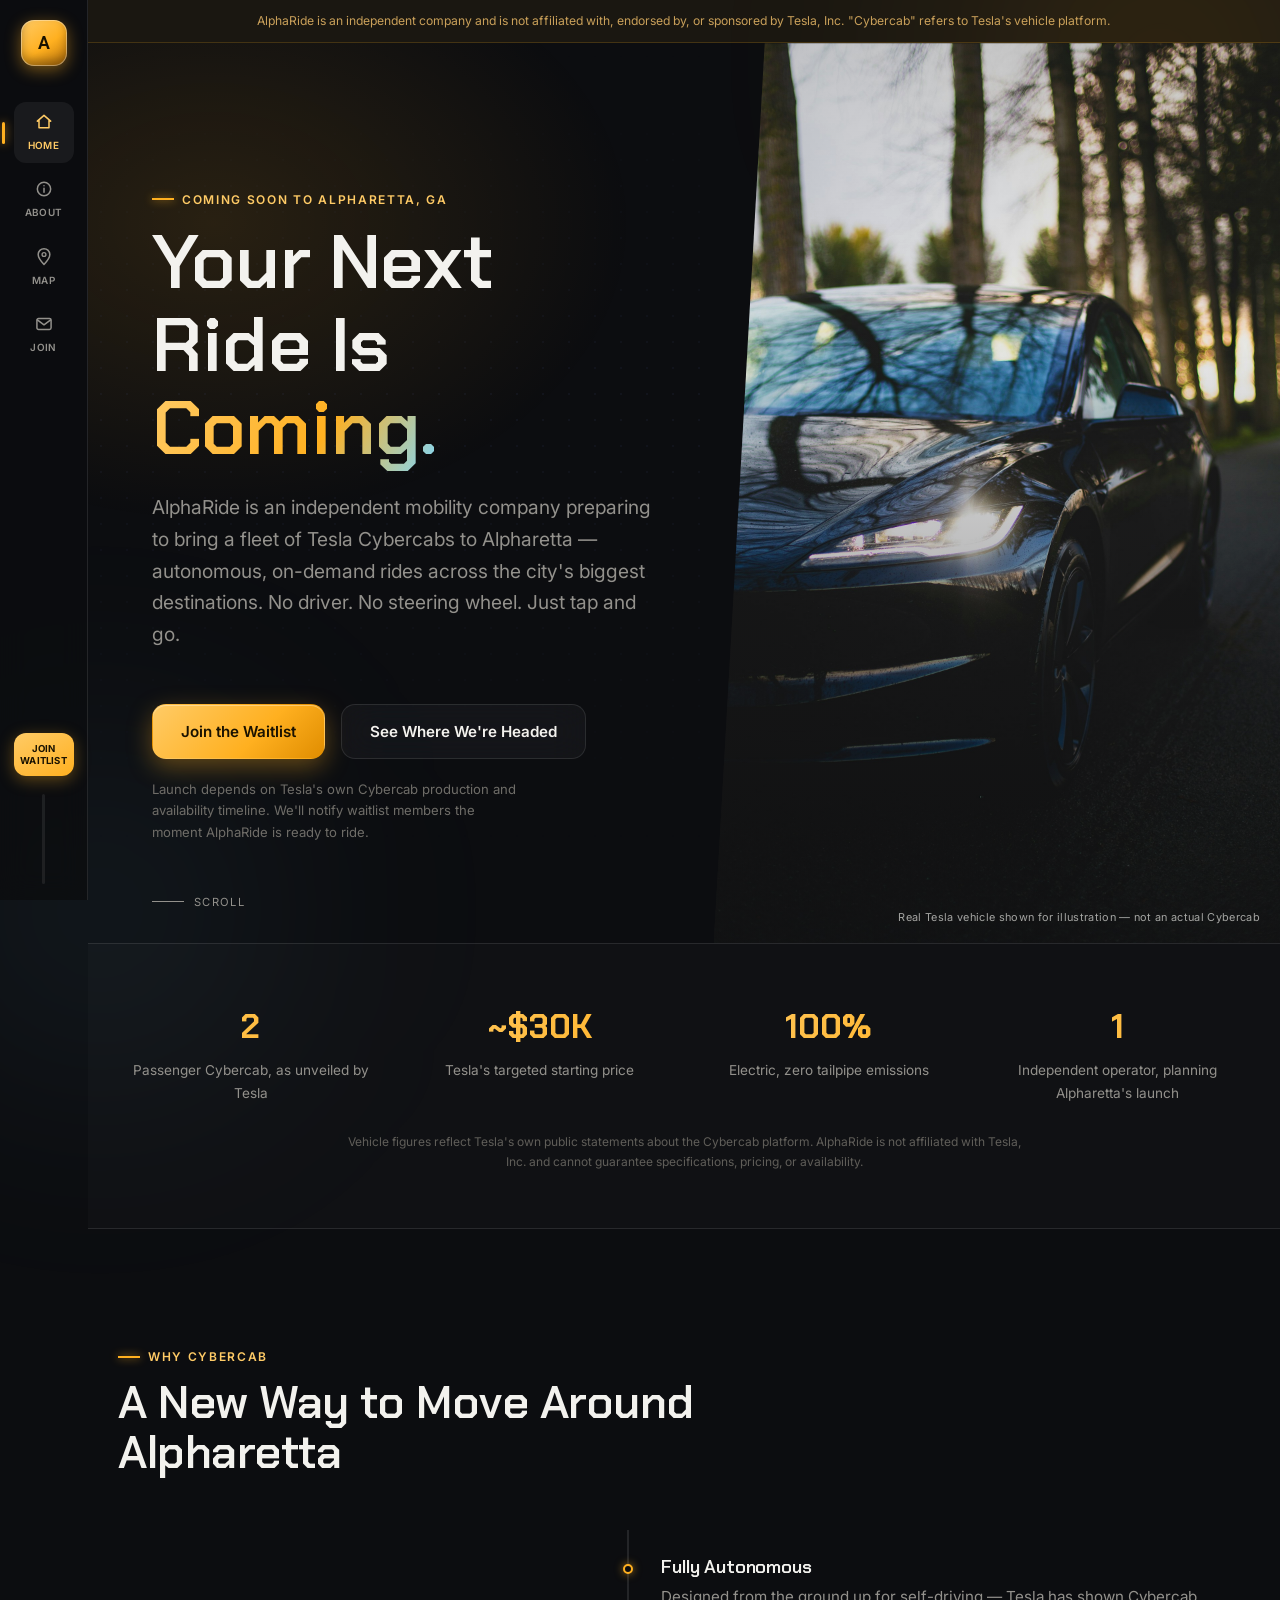
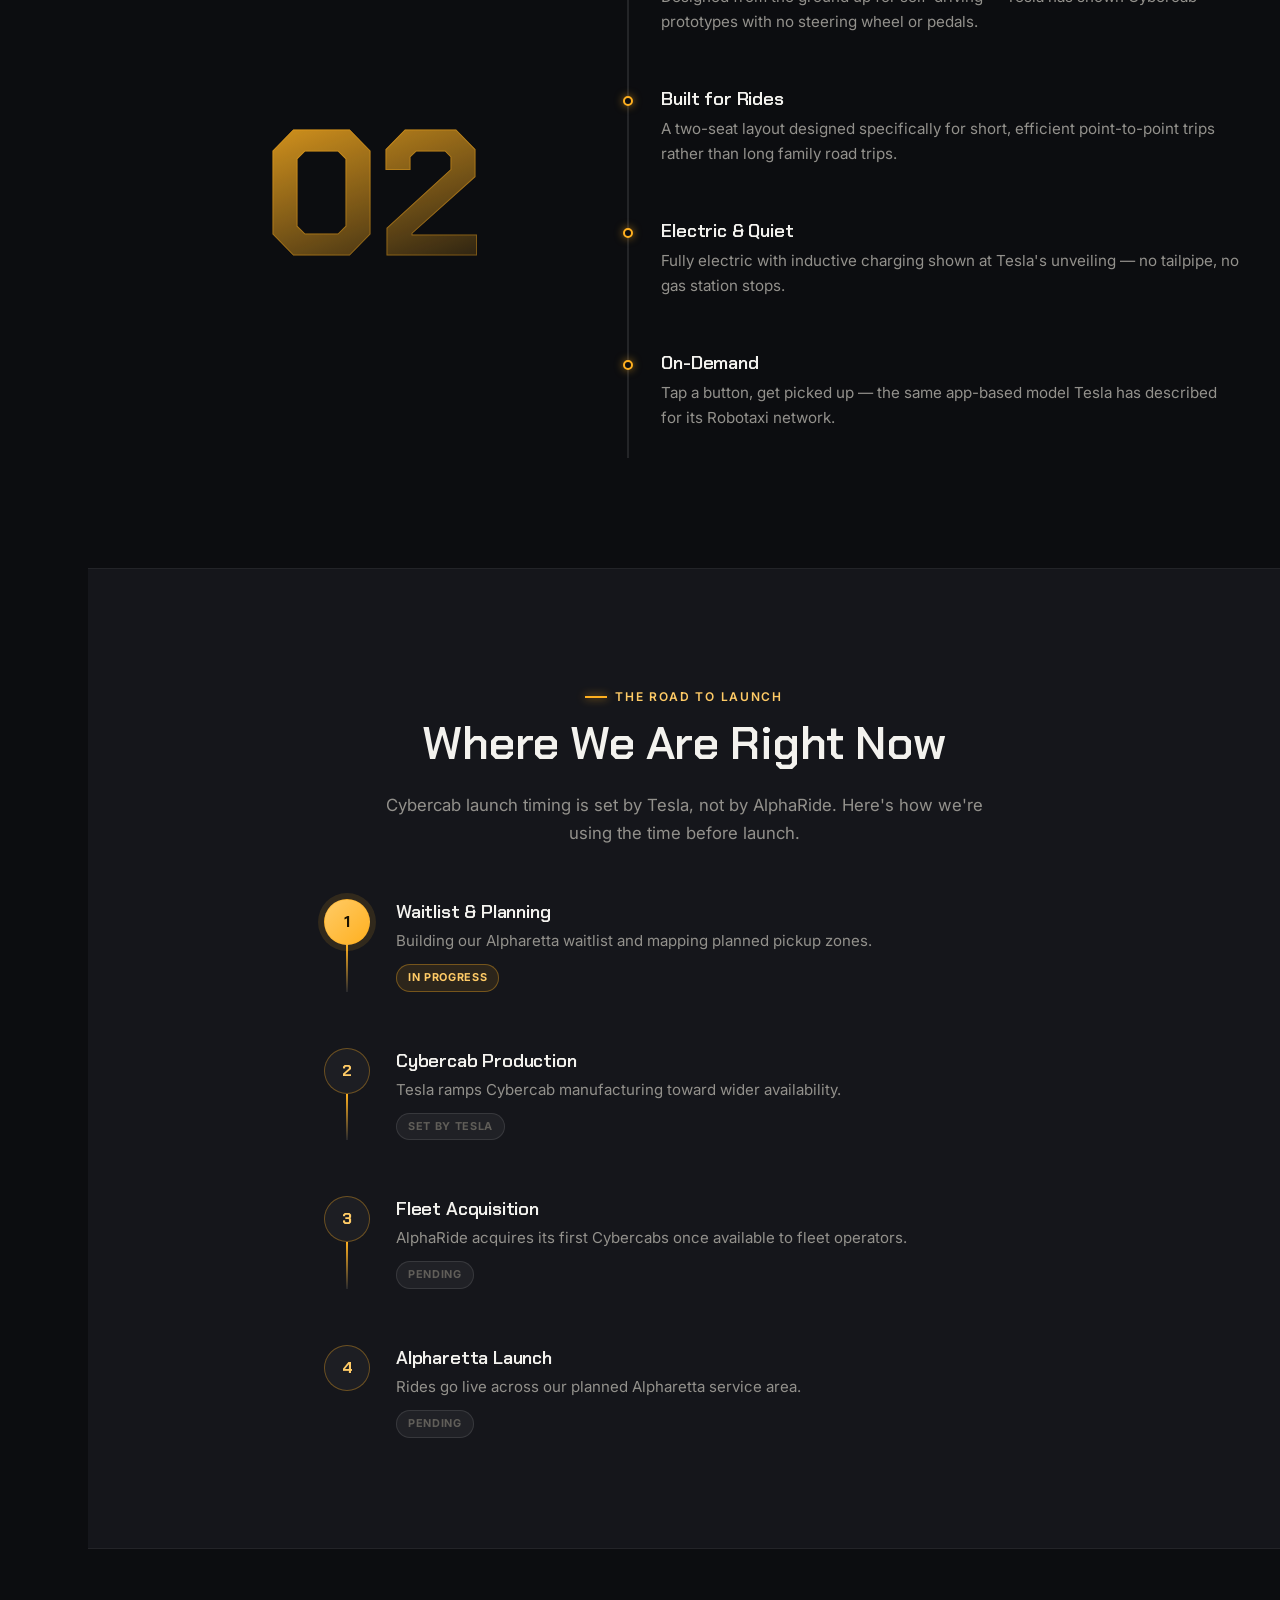
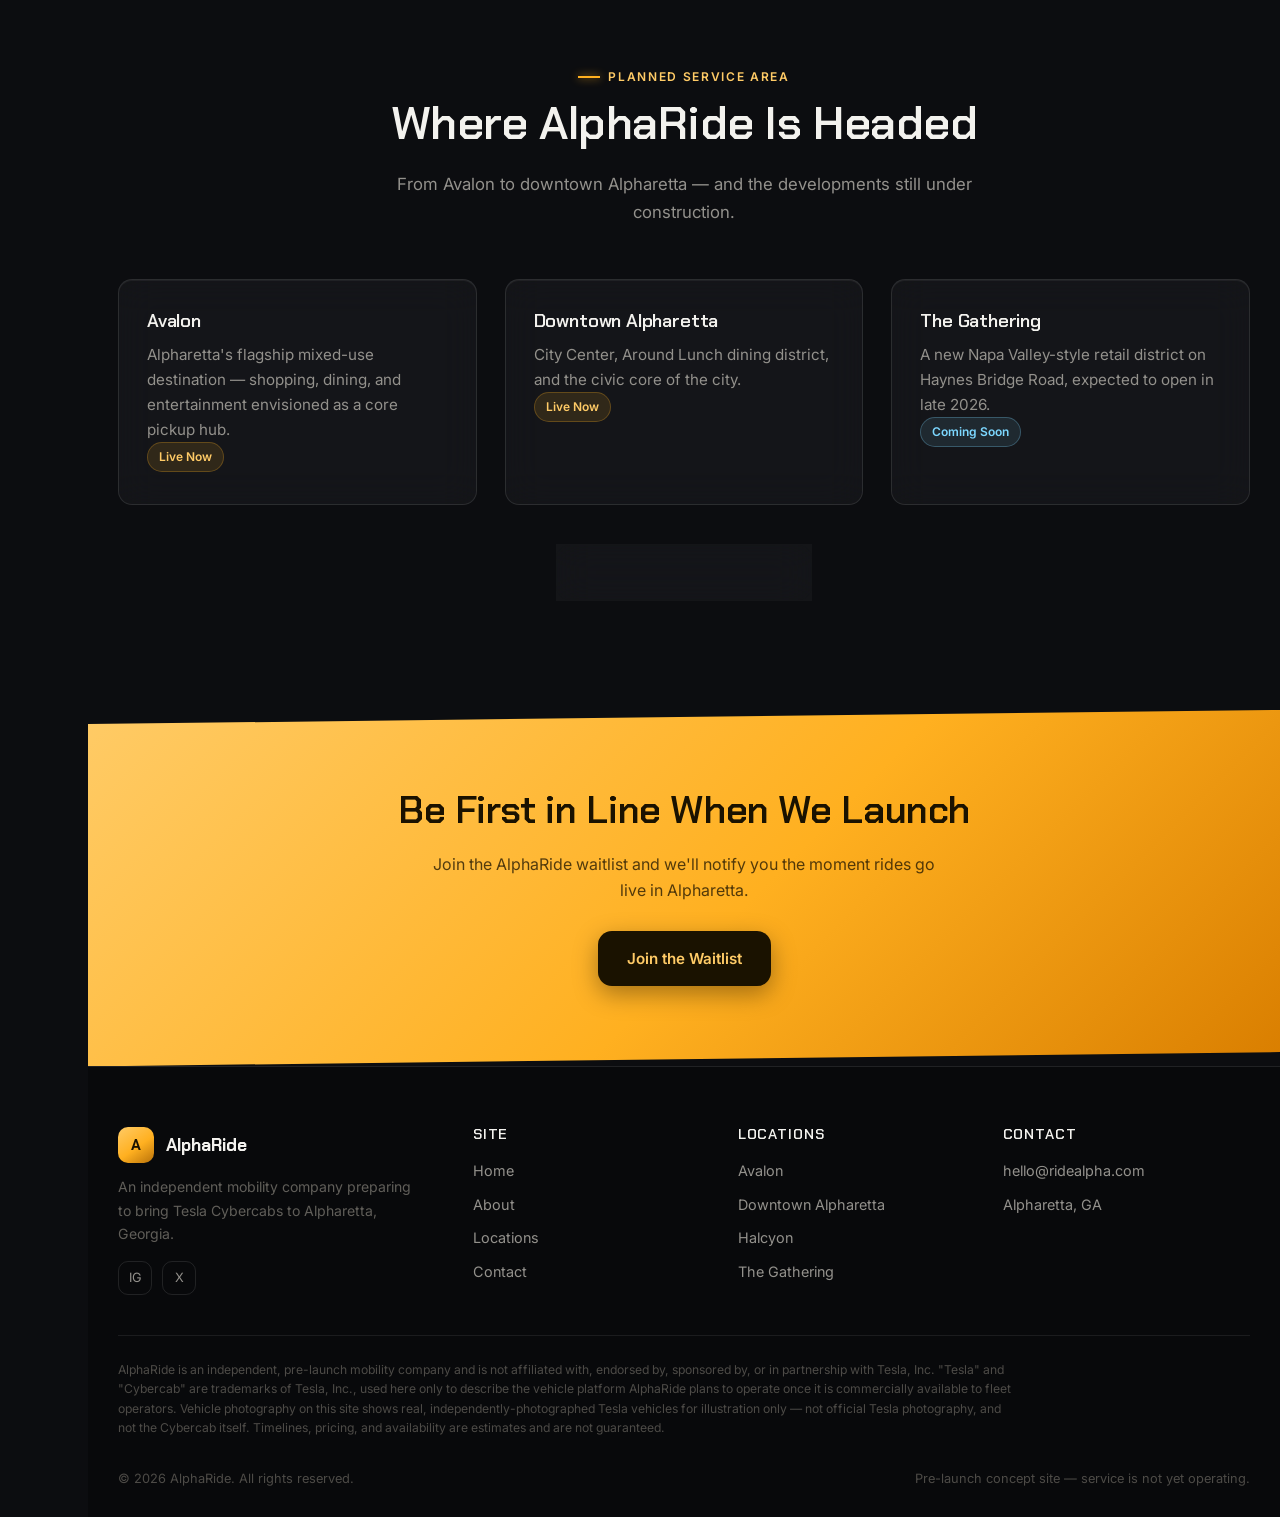
==== commit c8efb5cd: "Rebuild as "The Route" — a genuinely distinct layout system Replaced the shared header/hero/card-gri" ====
--- a/index.html
+++ b/index.html
@@ -13,29 +13,31 @@
 </head>
 <body>
 
-<header class="site-header">
-  <div class="container">
-    <a href="index.html" class="logo">
-      <span class="logo-mark">A</span>
-      <span>
-        <span class="logo-text">AlphaRide</span>
-        <span class="logo-sub">Coming to Alpharetta</span>
-      </span>
-    </a>
-    <nav class="main-nav" id="main-nav">
-      <ul class="nav-links">
-        <li><a href="index.html" class="active">Home</a></li>
-        <li><a href="about.html">About</a></li>
-        <li><a href="locations.html">Locations</a></li>
-        <li><a href="contact.html">Contact</a></li>
-      </ul>
-      <a href="contact.html" class="btn btn-primary">Join the Waitlist</a>
-    </nav>
-    <button class="nav-toggle" aria-label="Toggle navigation" aria-expanded="false" aria-controls="main-nav">
-      <span></span><span></span><span></span>
-    </button>
+<nav class="nav-rail">
+  <a href="index.html" class="rail-logo" aria-label="AlphaRide Home">
+    <span class="logo-mark">A</span>
+  </a>
+  <div class="rail-links">
+    <a href="index.html" class="active">
+      <span class="rail-icon"><svg viewBox="0 0 24 24"><path d="M4 11 12 4l8 7M6 10v9h12v-9" stroke="currentColor" fill="none" stroke-width="1.8" stroke-linecap="round" stroke-linejoin="round"/></svg></span>
+      Home
+    </a>
+    <a href="about.html">
+      <span class="rail-icon"><svg viewBox="0 0 24 24"><circle cx="12" cy="12" r="8" stroke="currentColor" fill="none" stroke-width="1.8"/><path d="M12 11v5M12 8v.01" stroke="currentColor" stroke-width="1.8" stroke-linecap="round"/></svg></span>
+      About
+    </a>
+    <a href="locations.html">
+      <span class="rail-icon"><svg viewBox="0 0 24 24"><path d="M12 21s7-7.5 7-12a7 7 0 1 0-14 0c0 4.5 7 12 7 12Z" stroke="currentColor" fill="none" stroke-width="1.8" stroke-linejoin="round"/><circle cx="12" cy="9" r="2.3" stroke="currentColor" fill="none" stroke-width="1.6"/></svg></span>
+      Map
+    </a>
+    <a href="contact.html">
+      <span class="rail-icon"><svg viewBox="0 0 24 24"><rect x="3.5" y="5.5" width="17" height="13" rx="2" stroke="currentColor" fill="none" stroke-width="1.8"/><path d="M4 7l8 6 8-6" stroke="currentColor" fill="none" stroke-width="1.8" stroke-linecap="round" stroke-linejoin="round"/></svg></span>
+      Join
+    </a>
   </div>
-</header>
+  <a href="contact.html" class="rail-cta">Join<br>Waitlist</a>
+  <div class="rail-progress"><div class="rail-progress-fill"></div></div>
+</nav>
 
 <div class="disclaimer-strip">
   <div class="container">
@@ -45,77 +47,22 @@
 
 <main>
 
-  <!-- Hero -->
-  <section class="hero">
-    <div class="container">
-      <div class="hero-copy">
-        <span class="eyebrow">Coming Soon to Alpharetta, GA</span>
-        <h1>Your Next Ride Is <span class="grad-text">Coming.</span></h1>
-        <p class="lead">AlphaRide is an independent mobility company preparing to bring a fleet of Tesla Cybercabs to Alpharetta — autonomous, on-demand rides across the city's biggest destinations. No driver. No steering wheel. Just tap and go.</p>
-        <div class="hero-actions">
-          <a href="contact.html" class="btn btn-primary">Join the Waitlist</a>
-          <a href="locations.html" class="btn btn-secondary">See Where We're Headed</a>
-        </div>
-        <p class="hero-note">Launch depends on Tesla's own Cybercab production and availability timeline. We'll notify waitlist members the moment AlphaRide is ready to ride.</p>
-      </div>
-
-      <div class="vehicle-scene">
-        <svg viewBox="0 0 800 350" preserveAspectRatio="xMidYMax slice" aria-hidden="true">
-          <defs>
-            <linearGradient id="lightBar" x1="0" y1="0" x2="1" y2="0">
-              <stop offset="0%" stop-color="#ffe9b8"/>
-              <stop offset="55%" stop-color="#ffb020"/>
-              <stop offset="100%" stop-color="#ff8a00"/>
-            </linearGradient>
-            <radialGradient id="glowGrad" cx="50%" cy="50%" r="50%">
-              <stop offset="0%" stop-color="#ffb020" stop-opacity="0.55"/>
-              <stop offset="100%" stop-color="#ffb020" stop-opacity="0"/>
-            </radialGradient>
-            <filter id="softBlur" x="-50%" y="-50%" width="200%" height="200%">
-              <feGaussianBlur stdDeviation="9"/>
-            </filter>
-          </defs>
-
-          <!-- ambient distant lights -->
-          <g fill="#ffd68a" opacity="0.5">
-            <circle cx="90" cy="150" r="2"/>
-            <circle cx="140" cy="175" r="1.5"/>
-            <circle cx="700" cy="160" r="2"/>
-            <circle cx="660" cy="185" r="1.4"/>
-            <circle cx="60" cy="200" r="1.6"/>
-          </g>
-
-          <!-- road -->
-          <path d="M330,225 L470,225 L800,350 L0,350 Z" fill="#17161a"/>
-          <path d="M330,225 L470,225 L800,350 L0,350 Z" fill="#000000" opacity="0.15"/>
-
-          <!-- reflection / ground glow -->
-          <ellipse cx="400" cy="300" rx="230" ry="16" fill="url(#glowGrad)" filter="url(#softBlur)"/>
-
-          <!-- vehicle silhouette -->
-          <g>
-            <circle cx="248" cy="294" r="17" fill="#0c0c0e" stroke="#2a2924" stroke-width="2"/>
-            <circle cx="560" cy="294" r="17" fill="#0c0c0e" stroke="#2a2924" stroke-width="2"/>
-
-            <path d="M178,292
-                     C183,264 210,246 252,239
-                     C304,231 356,227 408,227
-                     C462,227 512,232 556,242
-                     C588,249 608,260 618,273
-                     L624,288
-                     C624,292 619,294 611,294
-                     L186,294
-                     C180,294 177,293 178,292 Z"
-                  fill="#131217" stroke="#2a2924" stroke-width="1.5"/>
-
-            <path d="M230,246 C300,224 470,222 552,240" fill="none" stroke="#7dd8ff" stroke-opacity="0.35" stroke-width="1.5"/>
-
-            <rect class="vs-glow" x="556" y="266" width="62" height="9" rx="4.5" fill="url(#lightBar)"/>
-            <rect x="556" y="266" width="62" height="9" rx="4.5" fill="url(#lightBar)" filter="url(#softBlur)" opacity="0.8"/>
-          </g>
-        </svg>
-        <div class="vs-caption">AlphaRide — Concept Illustration<small>Not an actual Cybercab photo</small></div>
-      </div>
+  <!-- Hero: full-bleed split screen -->
+  <section class="hero-split" style="padding:0;">
+    <div class="hero-copy-col">
+      <span class="eyebrow">Coming Soon to Alpharetta, GA</span>
+      <h1>Your Next Ride Is <span class="grad-text">Coming.</span></h1>
+      <p class="lead">AlphaRide is an independent mobility company preparing to bring a fleet of Tesla Cybercabs to Alpharetta — autonomous, on-demand rides across the city's biggest destinations. No driver. No steering wheel. Just tap and go.</p>
+      <div class="hero-actions">
+        <a href="contact.html" class="btn btn-primary">Join the Waitlist</a>
+        <a href="locations.html" class="btn btn-secondary">See Where We're Headed</a>
+      </div>
+      <p class="hero-note">Launch depends on Tesla's own Cybercab production and availability timeline. We'll notify waitlist members the moment AlphaRide is ready to ride.</p>
+      <div class="hero-scroll-cue"><span class="line"></span> Scroll</div>
+    </div>
+    <div class="hero-image-col">
+      <img src="images/hero-tesla.jpg" alt="A Tesla electric vehicle on a tree-lined road at dusk, headlight glowing" loading="eager">
+      <span class="hero-photo-credit">Real Tesla vehicle shown for illustration — not an actual Cybercab</span>
     </div>
   </section>
 
@@ -144,40 +91,40 @@
     </div>
   </section>
 
-  <!-- Why Cybercab -->
+  <!-- Why Cybercab: editorial split -->
   <section>
     <div class="container">
-      <div class="section-header">
+      <div class="section-header left">
         <span class="eyebrow">Why Cybercab</span>
         <h2>A New Way to Move Around Alpharetta</h2>
-        <p>Tesla's Cybercab is purpose-built for autonomous ride-hailing — and AlphaRide is preparing to be the fleet operator that brings it here.</p>
-      </div>
-      <div class="grid grid-4">
-        <div class="card">
-          <div class="icon">01</div>
-          <h3>Fully Autonomous</h3>
-          <p>Designed from the ground up for self-driving — Tesla has shown Cybercab prototypes with no steering wheel or pedals.</p>
-        </div>
-        <div class="card">
-          <div class="icon">02</div>
-          <h3>Built for Rides</h3>
-          <p>A two-seat layout designed specifically for short, efficient point-to-point trips rather than long family road trips.</p>
-        </div>
-        <div class="card">
-          <div class="icon">03</div>
-          <h3>Electric &amp; Quiet</h3>
-          <p>Fully electric with inductive charging shown at Tesla's unveiling — no tailpipe, no gas station stops.</p>
-        </div>
-        <div class="card">
-          <div class="icon">04</div>
-          <h3>On-Demand</h3>
-          <p>Tap a button, get picked up — the same app-based model Tesla has described for its Robotaxi network.</p>
-        </div>
-      </div>
-    </div>
-  </section>
-
-  <!-- Roadmap -->
+      </div>
+      <div class="editorial-split">
+        <div class="editorial-number">
+          <span class="big-num">02</span>
+        </div>
+        <div class="editorial-points">
+          <div class="editorial-point">
+            <h3>Fully Autonomous</h3>
+            <p>Designed from the ground up for self-driving — Tesla has shown Cybercab prototypes with no steering wheel or pedals.</p>
+          </div>
+          <div class="editorial-point">
+            <h3>Built for Rides</h3>
+            <p>A two-seat layout designed specifically for short, efficient point-to-point trips rather than long family road trips.</p>
+          </div>
+          <div class="editorial-point">
+            <h3>Electric &amp; Quiet</h3>
+            <p>Fully electric with inductive charging shown at Tesla's unveiling — no tailpipe, no gas station stops.</p>
+          </div>
+          <div class="editorial-point">
+            <h3>On-Demand</h3>
+            <p>Tap a button, get picked up — the same app-based model Tesla has described for its Robotaxi network.</p>
+          </div>
+        </div>
+      </div>
+    </div>
+  </section>
+
+  <!-- Roadmap: vertical route line -->
   <section class="section-bg-alt">
     <div class="container">
       <div class="section-header">
@@ -185,30 +132,49 @@
         <h2>Where We Are Right Now</h2>
         <p>Cybercab launch timing is set by Tesla, not by AlphaRide. Here's how we're using the time before launch.</p>
       </div>
-      <div class="roadmap-steps">
-        <div class="roadmap-step is-current">
-          <div class="step-number">1</div>
-          <h4>Waitlist &amp; Planning</h4>
-          <p>Building our Alpharetta waitlist and mapping planned pickup zones.</p>
-          <span class="step-status">In Progress</span>
-        </div>
-        <div class="roadmap-step">
-          <div class="step-number">2</div>
-          <h4>Cybercab Production</h4>
-          <p>Tesla ramps Cybercab manufacturing toward wider availability.</p>
-          <span class="step-status">Set by Tesla</span>
-        </div>
-        <div class="roadmap-step">
-          <div class="step-number">3</div>
-          <h4>Fleet Acquisition</h4>
-          <p>AlphaRide acquires its first Cybercabs once available to fleet operators.</p>
-          <span class="step-status">Pending</span>
-        </div>
-        <div class="roadmap-step">
-          <div class="step-number">4</div>
-          <h4>Alpharetta Launch</h4>
-          <p>Rides go live across our planned Alpharetta service area.</p>
-          <span class="step-status">Pending</span>
+      <div class="route-timeline">
+        <div class="route-stop is-current">
+          <div class="route-marker">
+            <div class="dot">1</div>
+            <div class="route-line-seg"></div>
+          </div>
+          <div class="route-content">
+            <h4>Waitlist &amp; Planning</h4>
+            <p>Building our Alpharetta waitlist and mapping planned pickup zones.</p>
+            <span class="route-status">In Progress</span>
+          </div>
+        </div>
+        <div class="route-stop">
+          <div class="route-marker">
+            <div class="dot">2</div>
+            <div class="route-line-seg"></div>
+          </div>
+          <div class="route-content">
+            <h4>Cybercab Production</h4>
+            <p>Tesla ramps Cybercab manufacturing toward wider availability.</p>
+            <span class="route-status">Set by Tesla</span>
+          </div>
+        </div>
+        <div class="route-stop">
+          <div class="route-marker">
+            <div class="dot">3</div>
+            <div class="route-line-seg"></div>
+          </div>
+          <div class="route-content">
+            <h4>Fleet Acquisition</h4>
+            <p>AlphaRide acquires its first Cybercabs once available to fleet operators.</p>
+            <span class="route-status">Pending</span>
+          </div>
+        </div>
+        <div class="route-stop">
+          <div class="route-marker">
+            <div class="dot">4</div>
+          </div>
+          <div class="route-content">
+            <h4>Alpharetta Launch</h4>
+            <p>Rides go live across our planned Alpharetta service area.</p>
+            <span class="route-status">Pending</span>
+          </div>
         </div>
       </div>
     </div>
@@ -262,7 +228,7 @@
       <div class="footer-brand">
         <a href="index.html" class="logo">
           <span class="logo-mark">A</span>
-          <span class="logo-text">AlphaRide</span>
+          AlphaRide
         </a>
         <p>An independent mobility company preparing to bring Tesla Cybercabs to Alpharetta, Georgia.</p>
         <div class="footer-social">
@@ -296,7 +262,7 @@
         </ul>
       </div>
     </div>
-    <p class="footer-legal">AlphaRide is an independent, pre-launch mobility company and is not affiliated with, endorsed by, sponsored by, or in partnership with Tesla, Inc. "Tesla" and "Cybercab" are trademarks of Tesla, Inc., used here only to describe the vehicle platform AlphaRide plans to operate once it is commercially available to fleet operators. All vehicle imagery on this site is an original illustration, not a Tesla photograph. Timelines, pricing, and availability are estimates and are not guaranteed.</p>
+    <p class="footer-legal">AlphaRide is an independent, pre-launch mobility company and is not affiliated with, endorsed by, sponsored by, or in partnership with Tesla, Inc. "Tesla" and "Cybercab" are trademarks of Tesla, Inc., used here only to describe the vehicle platform AlphaRide plans to operate once it is commercially available to fleet operators. Vehicle photography on this site shows real, independently-photographed Tesla vehicles for illustration only — not official Tesla photography, and not the Cybercab itself. Timelines, pricing, and availability are estimates and are not guaranteed.</p>
     <div class="footer-bottom">
       <span>&copy; 2026 AlphaRide. All rights reserved.</span>
       <span>Pre-launch concept site — service is not yet operating.</span>
--- a/css/styles.css
+++ b/css/styles.css
@@ -1,6 +1,8 @@
 /* ===========================================================
-   AlphaRide — shared stylesheet
-   Dark graphite + amber "headlights at dusk" visual system
+   AlphaRide — "The Route" visual system
+   Vertical rail nav, full-bleed split hero, route-line timeline,
+   horizontal location filmstrip. Graphite + amber "headlights at
+   dusk" palette.
    =========================================================== */
 
 :root {
@@ -25,6 +27,7 @@
   --font-heading: "Chakra Petch", "Inter", -apple-system, BlinkMacSystemFont, "Segoe UI", sans-serif;
   --font-body: "Inter", -apple-system, BlinkMacSystemFont, "Segoe UI", sans-serif;
 
+  --rail-width: 88px;
   --max-width: 1180px;
   --radius: 14px;
   --shadow-sm: 0 1px 3px rgba(0, 0, 0, 0.3);
@@ -45,6 +48,7 @@
   -webkit-font-smoothing: antialiased;
   position: relative;
   overflow-x: hidden;
+  padding-left: var(--rail-width);
 }
 
 body::before,
@@ -58,23 +62,16 @@
 }
 
 body::before {
-  width: 640px;
-  height: 480px;
-  top: -180px;
-  right: -200px;
+  width: 640px; height: 480px; top: -180px; right: -200px;
   background: radial-gradient(circle, rgba(255, 176, 32, 0.16), transparent 70%);
 }
 
 body::after {
-  width: 560px;
-  height: 420px;
-  bottom: -220px;
-  left: -180px;
+  width: 560px; height: 420px; bottom: -220px; left: -180px;
   background: radial-gradient(circle, rgba(125, 216, 255, 0.1), transparent 70%);
 }
 
 ::selection { background: rgba(255, 176, 32, 0.35); color: #10100e; }
-
 ::-webkit-scrollbar { width: 10px; height: 10px; }
 ::-webkit-scrollbar-track { background: var(--color-bg); }
 ::-webkit-scrollbar-thumb { background: rgba(255, 255, 255, 0.14); border-radius: 8px; }
@@ -87,7 +84,7 @@
 h1, h2, h3, h4 {
   font-family: var(--font-heading);
   font-weight: 600;
-  line-height: 1.14;
+  line-height: 1.08;
   letter-spacing: -0.01em;
   margin: 0 0 0.5em;
   color: var(--color-text);
@@ -95,15 +92,8 @@
 
 p { margin: 0 0 1em; color: var(--color-text-light); }
 
-.container {
-  width: 100%;
-  max-width: var(--max-width);
-  margin: 0 auto;
-  padding: 0 24px;
-  position: relative;
-}
-
-section { padding: 92px 0; position: relative; }
+.container { width: 100%; max-width: var(--max-width); margin: 0 auto; padding: 0 24px; position: relative; }
+section { padding: 110px 0; position: relative; }
 
 .section-bg-alt {
   background: var(--color-bg-alt);
@@ -117,7 +107,8 @@
   overflow: hidden;
 }
 
-.section-header { max-width: 640px; margin: 0 auto 48px; text-align: center; }
+.section-header { max-width: 640px; margin: 0 auto 52px; text-align: center; }
+.section-header.left { margin: 0 0 52px; text-align: left; }
 
 .eyebrow {
   display: inline-flex;
@@ -134,44 +125,29 @@
 
 .eyebrow::before {
   content: "";
-  width: 7px;
-  height: 7px;
-  border-radius: 1px;
+  width: 22px; height: 2px;
   background: var(--color-accent);
   box-shadow: 0 0 8px rgba(255, 176, 32, 0.85);
   display: inline-block;
 }
 
-.section-header h2 { font-size: clamp(1.75rem, 3vw, 2.5rem); }
+.section-header h2 { font-size: clamp(2rem, 3.6vw, 3rem); }
 .section-header p { color: var(--color-text-light); font-size: 1.05rem; }
 
 /* ---------- Disclaimer strip ---------- */
 .disclaimer-strip {
   background: rgba(255, 176, 32, 0.06);
-  border-top: 1px solid rgba(255, 176, 32, 0.18);
   border-bottom: 1px solid rgba(255, 176, 32, 0.18);
-  padding: 14px 0;
-}
-
-.disclaimer-strip p {
-  margin: 0;
-  font-size: 0.8rem;
-  color: #c9a05a;
-  text-align: center;
-  line-height: 1.5;
-}
+  padding: 12px 0;
+}
+
+.disclaimer-strip p { margin: 0; font-size: 0.76rem; color: #c9a05a; text-align: center; line-height: 1.5; }
 
 /* ---------- Buttons ---------- */
 .btn {
-  display: inline-flex;
-  align-items: center;
-  justify-content: center;
-  gap: 8px;
-  padding: 14px 28px;
-  border-radius: var(--radius);
-  font-weight: 600;
-  font-size: 0.95rem;
-  border: 1px solid transparent;
+  display: inline-flex; align-items: center; justify-content: center; gap: 8px;
+  padding: 14px 28px; border-radius: var(--radius);
+  font-weight: 600; font-size: 0.95rem; border: 1px solid transparent;
   cursor: pointer;
   transition: background var(--transition), color var(--transition), border-color var(--transition), transform var(--transition), box-shadow var(--transition);
   white-space: nowrap;
@@ -185,277 +161,432 @@
   box-shadow: 0 8px 24px rgba(255, 176, 32, 0.35), inset 0 1px 0 rgba(255, 255, 255, 0.35);
 }
 
-.btn-primary:hover {
-  box-shadow: 0 12px 34px rgba(255, 176, 32, 0.5), inset 0 1px 0 rgba(255, 255, 255, 0.4);
-}
+.btn-primary:hover { box-shadow: 0 12px 34px rgba(255, 176, 32, 0.5), inset 0 1px 0 rgba(255, 255, 255, 0.4); }
 
 .btn-secondary {
   background: var(--glass-bg);
-  backdrop-filter: var(--glass-blur);
-  -webkit-backdrop-filter: var(--glass-blur);
-  color: var(--color-text);
-  border-color: var(--color-border);
-}
-
-.btn-secondary:hover {
-  background: var(--glass-bg-hover);
-  border-color: var(--color-border-strong);
-  box-shadow: 0 8px 24px rgba(0, 0, 0, 0.35);
-}
-
+  backdrop-filter: var(--glass-blur); -webkit-backdrop-filter: var(--glass-blur);
+  color: var(--color-text); border-color: var(--color-border);
+}
+
+.btn-secondary:hover { background: var(--glass-bg-hover); border-color: var(--color-border-strong); box-shadow: 0 8px 24px rgba(0, 0, 0, 0.35); }
 .btn-block { width: 100%; }
 
-/* ---------- Header ---------- */
-.site-header {
-  position: sticky;
-  top: 0;
-  z-index: 100;
-  background: rgba(12, 13, 16, 0.72);
+/* ---------- Vertical nav rail ---------- */
+.nav-rail {
+  position: fixed;
+  top: 0; left: 0; bottom: 0;
+  width: var(--rail-width);
+  z-index: 200;
+  display: flex;
+  flex-direction: column;
+  align-items: center;
+  background: rgba(12, 13, 16, 0.85);
   backdrop-filter: blur(14px) saturate(140%);
   -webkit-backdrop-filter: blur(14px) saturate(140%);
-  border-bottom: 1px solid var(--color-border);
-}
-
-.site-header .container {
-  display: flex;
-  align-items: center;
-  justify-content: space-between;
-  height: 84px;
-}
-
-.logo {
-  font-family: var(--font-heading);
-  font-size: 1.25rem;
-  font-weight: 700;
-  letter-spacing: 0.01em;
-  color: var(--color-text);
-  display: flex;
-  align-items: center;
-  gap: 13px;
-}
-
-.logo .logo-mark {
-  position: relative;
-  width: 40px;
-  height: 40px;
-  border-radius: 11px;
+  border-right: 1px solid var(--color-border);
+  padding: 20px 0 16px;
+}
+
+.rail-logo { margin-bottom: 28px; flex-shrink: 0; }
+
+.rail-logo .logo-mark {
+  width: 46px; height: 46px;
+  border-radius: 13px;
   background: linear-gradient(145deg, #ffcb66 0%, var(--color-accent) 55%, #b9720a 100%);
   color: #1a1200;
-  display: flex;
-  align-items: center;
-  justify-content: center;
-  flex-shrink: 0;
-  font-family: var(--font-heading);
-  font-weight: 700;
-  font-size: 1.05rem;
+  display: flex; align-items: center; justify-content: center;
+  font-family: var(--font-heading); font-weight: 700; font-size: 1.15rem;
   box-shadow:
     inset 0 0 0 1px rgba(255, 255, 255, 0.35),
     inset 0 -6px 10px rgba(20, 12, 0, 0.35),
-    0 4px 16px rgba(255, 176, 32, 0.45),
-    0 0 0 4px rgba(255, 176, 32, 0.1);
+    0 4px 16px rgba(255, 176, 32, 0.45);
   transition: box-shadow var(--transition), transform var(--transition);
 }
 
-.logo:hover .logo-mark {
-  transform: translateY(-1px);
-  box-shadow:
-    inset 0 0 0 1px rgba(255, 255, 255, 0.4),
-    inset 0 -6px 10px rgba(20, 12, 0, 0.35),
-    0 6px 20px rgba(255, 176, 32, 0.6),
-    0 0 0 5px rgba(255, 176, 32, 0.14);
-}
-
-.logo .logo-text { display: block; line-height: 1.1; }
-
-.logo .logo-sub {
-  display: block;
-  font-family: var(--font-body);
+.rail-logo:hover .logo-mark { transform: translateY(-1px) scale(1.04); }
+
+.rail-links {
+  display: flex;
+  flex-direction: column;
+  gap: 6px;
+  flex: 1;
+  width: 100%;
+  align-items: center;
+  margin-top: 8px;
+}
+
+.rail-links a {
+  width: 60px;
+  display: flex;
+  flex-direction: column;
+  align-items: center;
+  gap: 5px;
+  padding: 10px 4px;
+  border-radius: 12px;
+  color: var(--color-text-light);
+  font-size: 0.62rem;
+  font-weight: 600;
+  letter-spacing: 0.03em;
+  text-transform: uppercase;
+  text-align: center;
+  position: relative;
+  transition: background var(--transition), color var(--transition);
+}
+
+.rail-links a .rail-icon {
+  width: 20px; height: 20px;
+  display: flex; align-items: center; justify-content: center;
+}
+
+.rail-links a .rail-icon svg { width: 100%; height: 100%; }
+
+.rail-links a:hover { background: var(--glass-bg); color: var(--color-text); }
+
+.rail-links a.active {
+  background: var(--glass-bg-hover);
+  color: var(--color-accent-dark);
+}
+
+.rail-links a.active::before {
+  content: "";
+  position: absolute;
+  left: -12px; top: 50%; transform: translateY(-50%);
+  width: 3px; height: 22px;
+  border-radius: 2px;
+  background: var(--color-accent);
+  box-shadow: 0 0 10px rgba(255, 176, 32, 0.8);
+}
+
+.rail-cta {
+  margin-top: 12px;
+  width: 60px;
+  display: flex;
+  flex-direction: column;
+  align-items: center;
+  gap: 4px;
+  padding: 10px 2px;
+  border-radius: 12px;
+  background: linear-gradient(150deg, #ffcb66, var(--color-accent));
+  color: #1a1200;
   font-size: 0.6rem;
-  font-weight: 600;
-  letter-spacing: 0.16em;
+  font-weight: 700;
+  text-align: center;
+  line-height: 1.2;
+  text-transform: uppercase;
+  letter-spacing: 0.02em;
+  box-shadow: 0 4px 16px rgba(255, 176, 32, 0.35);
+  transition: transform var(--transition), box-shadow var(--transition);
+}
+
+.rail-cta:hover { transform: translateY(-2px); box-shadow: 0 8px 22px rgba(255, 176, 32, 0.5); }
+
+.rail-progress {
+  width: 3px;
+  height: 90px;
+  border-radius: 2px;
+  background: rgba(255, 255, 255, 0.08);
+  margin-top: 18px;
+  overflow: hidden;
+  flex-shrink: 0;
+  position: relative;
+}
+
+.rail-progress-fill {
+  position: absolute;
+  left: 0; bottom: 0; width: 100%; height: 0%;
+  background: linear-gradient(0deg, var(--color-accent), var(--color-ice));
+  border-radius: 2px;
+  transition: height 0.1s linear;
+}
+
+.nav-toggle {
+  display: none;
+}
+
+/* mobile: rail becomes a bottom tab bar */
+@media (max-width: 780px) {
+  body { padding-left: 0; padding-bottom: 76px; }
+
+  .nav-rail {
+    top: auto; bottom: 0; left: 0; right: 0;
+    width: 100%; height: 76px;
+    flex-direction: row;
+    align-items: center;
+    justify-content: space-between;
+    padding: 0 12px;
+    border-right: none;
+    border-top: 1px solid var(--color-border);
+  }
+
+  .rail-logo { margin-bottom: 0; }
+  .rail-links { flex-direction: row; margin-top: 0; gap: 2px; overflow-x: auto; }
+  .rail-links a { width: 54px; padding: 6px 2px; }
+  .rail-links a.active::before { left: 50%; top: -8px; transform: translateX(-50%); width: 22px; height: 3px; }
+  .rail-cta { margin-top: 0; width: auto; padding: 10px 14px; flex-direction: row; white-space: nowrap; }
+  .rail-progress { display: none; }
+}
+
+/* ---------- Hero: full-bleed split screen ---------- */
+.hero-split {
+  display: grid;
+  grid-template-columns: 1.05fr 0.95fr;
+  min-height: 100vh;
+  align-items: stretch;
+}
+
+.hero-copy-col {
+  display: flex;
+  flex-direction: column;
+  justify-content: center;
+  padding: 140px 56px 80px clamp(24px, 5vw, 72px);
+  position: relative;
+  background: radial-gradient(ellipse 700px 500px at 20% 20%, rgba(255, 176, 32, 0.12), transparent 60%);
+}
+
+.hero-copy-col::before {
+  content: "";
+  position: absolute;
+  inset: 0;
+  background-image: radial-gradient(circle, rgba(137, 157, 255, 0.1) 1px, transparent 1px);
+  background-size: 26px 26px;
+  -webkit-mask-image: linear-gradient(180deg, transparent, rgba(0,0,0,0.5) 40%, transparent 90%);
+  mask-image: linear-gradient(180deg, transparent, rgba(0,0,0,0.5) 40%, transparent 90%);
+  pointer-events: none;
+}
+
+.hero-copy-col > * { position: relative; }
+
+.hero-image-col {
+  position: relative;
+  clip-path: polygon(9% 0, 100% 0, 100% 100%, 0% 100%);
+  overflow: hidden;
+}
+
+.hero-image-col img {
+  width: 100%; height: 100%;
+  object-fit: cover;
+  object-position: center 30%;
+  filter: saturate(1.05) contrast(1.05);
+}
+
+.hero-image-col::after {
+  content: "";
+  position: absolute; inset: 0;
+  background: linear-gradient(180deg, rgba(8,9,11,0.15) 0%, rgba(8,9,11,0) 30%, rgba(8,9,11,0.55) 100%);
+}
+
+.hero-photo-credit {
+  position: absolute;
+  right: 20px; bottom: 16px;
+  z-index: 2;
+  font-size: 0.68rem;
+  color: rgba(243,242,238,0.65);
+  letter-spacing: 0.03em;
+}
+
+.grad-text {
+  background: linear-gradient(120deg, var(--color-accent-dark) 0%, var(--color-accent) 60%, var(--color-ice) 100%);
+  -webkit-background-clip: text; background-clip: text; color: transparent;
+}
+
+.hero-copy-col h1 { font-size: clamp(2.8rem, 6vw, 5.2rem); margin-bottom: 22px; }
+.hero-copy-col p.lead { font-size: 1.2rem; color: var(--color-text-light); max-width: 46ch; }
+.hero-actions { display: flex; gap: 16px; flex-wrap: wrap; margin-top: 34px; }
+.hero-note { margin-top: 20px; font-size: 0.82rem; color: #6f6d68; max-width: 46ch; }
+
+.hero-scroll-cue {
+  position: absolute;
+  left: clamp(24px, 5vw, 72px);
+  bottom: 32px;
+  display: flex;
+  align-items: center;
+  gap: 10px;
+  font-size: 0.7rem;
+  letter-spacing: 0.12em;
   text-transform: uppercase;
   color: var(--color-text-light);
-  margin-top: 4px;
-}
-
-.main-nav { display: flex; align-items: center; gap: 8px; }
-.nav-links { display: flex; align-items: center; gap: 2px; margin-right: 12px; }
-
-.nav-links a {
-  font-size: 0.9rem;
-  font-weight: 500;
-  color: var(--color-text-light);
-  position: relative;
-  padding: 8px 14px;
-  border-radius: 999px;
-  transition: background var(--transition), color var(--transition);
-}
-
-.nav-links a:hover { color: var(--color-text); background: var(--glass-bg); }
-
-.nav-links a.active {
-  color: var(--color-text);
-  background: var(--glass-bg-hover);
-  box-shadow: inset 0 0 0 1px var(--color-border);
-}
-
-.nav-toggle {
-  display: none;
-  flex-direction: column;
-  justify-content: center;
-  gap: 5px;
-  width: 40px;
-  height: 40px;
-  border: 1px solid var(--color-border);
-  border-radius: var(--radius);
-  background: var(--glass-bg);
-  cursor: pointer;
-}
-
-.nav-toggle span {
-  display: block;
-  width: 18px;
-  height: 2px;
-  background: var(--color-text);
-  margin: 0 auto;
-  transition: transform var(--transition), opacity var(--transition);
-}
-
-.nav-toggle[aria-expanded="true"] span:nth-child(1) { transform: translateY(7px) rotate(45deg); }
-.nav-toggle[aria-expanded="true"] span:nth-child(2) { opacity: 0; }
-.nav-toggle[aria-expanded="true"] span:nth-child(3) { transform: translateY(-7px) rotate(-45deg); }
-
-/* ---------- Hero ---------- */
-.hero {
-  padding: 100px 0 60px;
-  position: relative;
-  background: radial-gradient(ellipse 900px 500px at 15% -10%, rgba(255, 176, 32, 0.14), transparent 60%);
-}
-
-.hero .container {
-  display: grid;
-  grid-template-columns: 1fr;
-  gap: 20px;
-}
-
-.hero-copy { max-width: 720px; }
-
-.hero h1 { font-size: clamp(2.4rem, 5vw, 3.8rem); margin-bottom: 20px; }
-
-.hero p.lead {
-  font-size: 1.18rem;
-  color: var(--color-text-light);
-  max-width: 56ch;
-}
-
-.grad-text {
-  background: linear-gradient(120deg, var(--color-accent-dark) 0%, var(--color-accent) 60%, var(--color-ice) 100%);
-  -webkit-background-clip: text;
-  background-clip: text;
-  color: transparent;
-}
-
-.hero-actions { display: flex; gap: 16px; flex-wrap: wrap; margin-top: 32px; }
-
-.hero-note {
-  margin-top: 18px;
-  font-size: 0.82rem;
-  color: #6f6d68;
-}
-
-/* ---------- Vehicle scene (hero illustration) ---------- */
-.vehicle-scene {
-  position: relative;
-  width: 100%;
-  aspect-ratio: 16 / 7;
-  border-radius: var(--radius);
+}
+
+.hero-scroll-cue .line {
+  width: 32px; height: 1px;
+  background: var(--color-text-light);
+  position: relative;
   overflow: hidden;
-  box-shadow: var(--shadow-md), inset 0 1px 0 rgba(255, 255, 255, 0.06);
-  border: 1px solid var(--color-border);
-  background: linear-gradient(180deg, #14151b 0%, #1c1a1c 55%, #241d17 100%);
-  margin-top: 40px;
-}
-
-.vehicle-scene svg { position: absolute; inset: 0; width: 100%; height: 100%; }
-
-.vehicle-scene .vs-caption {
-  position: absolute;
-  left: 22px;
-  bottom: 18px;
-  z-index: 2;
-  font-size: 0.78rem;
-  font-weight: 600;
-  color: var(--color-text-invert);
-}
-
-.vehicle-scene .vs-caption small {
-  display: block;
-  font-weight: 400;
-  font-size: 0.68rem;
-  opacity: 0.7;
-  text-transform: uppercase;
-  letter-spacing: 0.06em;
-  margin-top: 2px;
-}
-
-.vs-glow { animation: vs-pulse 3.6s ease-in-out infinite; }
-
-@keyframes vs-pulse {
-  0%, 100% { opacity: 0.75; }
-  50% { opacity: 1; }
+}
+
+.hero-scroll-cue .line::after {
+  content: "";
+  position: absolute; left: -100%; top: 0; width: 100%; height: 100%;
+  background: var(--color-accent);
+  animation: cue-slide 1.8s ease-in-out infinite;
+}
+
+@keyframes cue-slide {
+  0% { left: -100%; }
+  50% { left: 0; }
+  100% { left: 100%; }
 }
 
 @media (prefers-reduced-motion: reduce) {
-  .vs-glow { animation: none; }
-}
-
-/* ---------- Stats / roadmap bar ---------- */
+  .hero-scroll-cue .line::after { animation: none; }
+}
+
+@media (max-width: 980px) {
+  .hero-split { grid-template-columns: 1fr; min-height: auto; }
+  .hero-image-col { clip-path: none; height: 46vh; order: -1; }
+  .hero-copy-col { padding: 48px 24px 64px; }
+  .hero-scroll-cue { display: none; }
+}
+
+/* ---------- Stats bar ---------- */
 .stats-bar {
   background: rgba(255, 255, 255, 0.02);
   border-top: 1px solid var(--color-border);
   border-bottom: 1px solid var(--color-border);
-  padding: 52px 0;
-}
-
-.stats-grid {
+  padding: 56px 0;
+}
+
+.stats-grid { display: grid; grid-template-columns: repeat(4, 1fr); gap: 24px; text-align: center; }
+
+.stats-grid .stat-number {
+  font-family: var(--font-heading); font-size: clamp(1.6rem, 2.6vw, 2.1rem); font-weight: 700;
+  background: linear-gradient(120deg, var(--color-accent-dark), var(--color-accent));
+  -webkit-background-clip: text; background-clip: text; color: transparent;
+}
+
+.stats-grid .stat-label { font-size: 0.85rem; color: var(--color-text-light); margin-top: 4px; }
+.stats-note { text-align: center; font-size: 0.75rem; color: #605e59; margin: 28px auto 0; max-width: 680px; }
+
+/* ---------- Editorial "why cybercab" split ---------- */
+.editorial-split {
   display: grid;
-  grid-template-columns: repeat(4, 1fr);
-  gap: 24px;
-  text-align: center;
-}
-
-.stats-grid .stat-number {
+  grid-template-columns: 0.9fr 1.1fr;
+  gap: 0;
+  align-items: stretch;
+}
+
+.editorial-number {
+  display: flex;
+  align-items: center;
+  justify-content: center;
+  position: relative;
+  padding: 40px;
+}
+
+.editorial-number .big-num {
   font-family: var(--font-heading);
-  font-size: clamp(1.6rem, 2.6vw, 2.1rem);
   font-weight: 700;
-  background: linear-gradient(120deg, var(--color-accent-dark), var(--color-accent));
-  -webkit-background-clip: text;
-  background-clip: text;
-  color: transparent;
-}
-
-.stats-grid .stat-label { font-size: 0.85rem; color: var(--color-text-light); margin-top: 4px; }
-
-.stats-note {
-  text-align: center;
-  font-size: 0.75rem;
+  font-size: clamp(7rem, 14vw, 13rem);
+  line-height: 1;
+  background: linear-gradient(160deg, rgba(255,176,32,0.9), rgba(255,176,32,0.05));
+  -webkit-background-clip: text; background-clip: text; color: transparent;
+  -webkit-text-stroke: 1px rgba(255,176,32,0.35);
+}
+
+.editorial-points { display: flex; flex-direction: column; gap: 0; }
+
+.editorial-point {
+  padding: 28px 8px 28px 32px;
+  border-left: 2px solid var(--color-border);
+  position: relative;
+  transition: border-color var(--transition);
+}
+
+.editorial-point::before {
+  content: "";
+  position: absolute; left: -6px; top: 34px;
+  width: 10px; height: 10px; border-radius: 50%;
+  background: var(--color-bg);
+  border: 2px solid var(--color-accent);
+  box-shadow: 0 0 8px rgba(255,176,32,0.6);
+}
+
+.editorial-point:hover { border-left-color: rgba(255,176,32,0.4); }
+.editorial-point h3 { font-size: 1.15rem; margin-bottom: 6px; }
+.editorial-point p { font-size: 0.95rem; margin-bottom: 0; }
+
+@media (max-width: 900px) {
+  .editorial-split { grid-template-columns: 1fr; }
+  .editorial-number { padding: 20px 0 0; }
+}
+
+/* ---------- Route timeline (roadmap) ---------- */
+.route-timeline { max-width: 720px; margin: 0 auto; position: relative; }
+
+.route-stop {
+  display: grid;
+  grid-template-columns: 46px 1fr;
+  gap: 26px;
+  position: relative;
+  padding-bottom: 56px;
+}
+
+.route-stop:last-child { padding-bottom: 0; }
+
+.route-marker { position: relative; display: flex; justify-content: center; }
+
+.route-marker .dot {
+  width: 46px; height: 46px;
+  border-radius: 50%;
+  background: var(--glass-bg);
+  border: 1px solid rgba(255, 176, 32, 0.35);
+  color: var(--color-accent-dark);
+  display: flex; align-items: center; justify-content: center;
+  font-family: var(--font-heading); font-weight: 700;
+  flex-shrink: 0;
+  z-index: 2;
+  position: relative;
+}
+
+.route-stop.is-current .dot {
+  background: linear-gradient(135deg, var(--color-accent-dark), var(--color-accent));
+  color: #1a1200;
+  box-shadow: 0 0 0 6px rgba(255, 176, 32, 0.12);
+}
+
+.route-line-seg {
+  position: absolute;
+  top: 46px; left: 50%;
+  width: 2px; height: calc(100% - 46px);
+  transform: translateX(-50%) scaleY(0);
+  transform-origin: top;
+  background: linear-gradient(180deg, var(--color-accent), rgba(255,255,255,0.08));
+  transition: transform 0.9s cubic-bezier(0.16, 1, 0.3, 1);
+}
+
+.route-stop.is-visible .route-line-seg { transform: translateX(-50%) scaleY(1); }
+.route-stop:last-child .route-line-seg { display: none; }
+
+.route-content { padding-top: 4px; }
+.route-content h4 { font-size: 1.15rem; margin-bottom: 6px; }
+.route-content p { font-size: 0.94rem; margin-bottom: 8px; }
+
+.route-status {
+  display: inline-block;
+  font-size: 0.68rem; font-weight: 700; text-transform: uppercase; letter-spacing: 0.06em;
+  padding: 4px 11px; border-radius: 999px;
+  background: rgba(255,255,255,0.05);
   color: #605e59;
-  margin: 28px auto 0;
-  max-width: 680px;
-}
-
-/* ---------- Cards / grid ---------- */
+  border: 1px solid var(--color-border);
+}
+
+.route-stop.is-current .route-status {
+  color: var(--color-accent-dark);
+  border-color: rgba(255, 176, 32, 0.35);
+  background: rgba(255, 176, 32, 0.1);
+}
+
+/* ---------- Cards / grid (still used on About / CTA support cards) ---------- */
 .grid { display: grid; gap: 28px; }
 .grid-3 { grid-template-columns: repeat(3, 1fr); }
 .grid-4 { grid-template-columns: repeat(4, 1fr); }
 .grid-2 { grid-template-columns: repeat(2, 1fr); }
 
 .card {
-  position: relative;
-  overflow: hidden;
+  position: relative; overflow: hidden;
   background: var(--glass-bg);
-  backdrop-filter: var(--glass-blur);
-  -webkit-backdrop-filter: var(--glass-blur);
+  backdrop-filter: var(--glass-blur); -webkit-backdrop-filter: var(--glass-blur);
   border: 1px solid var(--color-border);
   border-radius: var(--radius);
   padding: 32px 28px;
@@ -471,177 +602,93 @@
 }
 
 .card .icon {
-  width: 46px;
-  height: 46px;
-  border-radius: 11px;
+  width: 46px; height: 46px; border-radius: 11px;
   background: linear-gradient(145deg, rgba(255, 176, 32, 0.22), rgba(125, 216, 255, 0.12));
   border: 1px solid rgba(255, 176, 32, 0.28);
   color: var(--color-accent-dark);
-  display: flex;
-  align-items: center;
-  justify-content: center;
+  display: flex; align-items: center; justify-content: center;
   margin-bottom: 18px;
-  font-family: var(--font-heading);
-  font-size: 1.15rem;
-  font-weight: 700;
+  font-family: var(--font-heading); font-size: 1.15rem; font-weight: 700;
 }
 
 .card h3 { font-size: 1.15rem; margin-bottom: 10px; }
 .card p { color: var(--color-text-light); font-size: 0.95rem; margin-bottom: 0; }
-
 .card .tag-row { display: flex; gap: 8px; flex-wrap: wrap; margin-top: 14px; }
 
 .pill {
-  display: inline-block;
-  font-size: 0.75rem;
-  font-weight: 600;
-  padding: 4px 11px;
-  border-radius: 999px;
-  background: rgba(255, 176, 32, 0.12);
-  border: 1px solid rgba(255, 176, 32, 0.25);
-  color: var(--color-accent-dark);
-}
-
-.pill.ice {
-  background: rgba(125, 216, 255, 0.1);
-  border-color: rgba(125, 216, 255, 0.28);
-  color: var(--color-ice);
-}
-
-/* ---------- Timeline / roadmap steps ---------- */
-.roadmap-steps {
-  display: grid;
-  grid-template-columns: repeat(4, 1fr);
-  gap: 20px;
-}
-
-.roadmap-step { text-align: center; position: relative; }
-
-.roadmap-step .step-number {
-  width: 40px;
-  height: 40px;
-  border-radius: 11px;
-  border: 1px solid rgba(255, 176, 32, 0.35);
-  background: rgba(255, 176, 32, 0.1);
-  color: var(--color-accent-dark);
-  font-family: var(--font-heading);
-  font-weight: 700;
-  display: flex;
-  align-items: center;
-  justify-content: center;
-  margin: 0 auto 14px;
-}
-
-.roadmap-step.is-current .step-number {
-  background: linear-gradient(135deg, var(--color-accent-dark), var(--color-accent));
-  color: #1a1200;
-  box-shadow: 0 0 0 4px rgba(255, 176, 32, 0.15);
-}
-
-.roadmap-step h4 { font-size: 1rem; margin-bottom: 6px; }
-.roadmap-step p { font-size: 0.85rem; color: var(--color-text-light); }
-.roadmap-step .step-status {
-  display: inline-block;
-  margin-top: 8px;
-  font-size: 0.68rem;
-  font-weight: 700;
-  text-transform: uppercase;
-  letter-spacing: 0.05em;
-  color: #605e59;
-}
-
-.roadmap-step.is-current .step-status { color: var(--color-accent-dark); }
+  display: inline-block; font-size: 0.75rem; font-weight: 600; padding: 4px 11px; border-radius: 999px;
+  background: rgba(255, 176, 32, 0.12); border: 1px solid rgba(255, 176, 32, 0.25); color: var(--color-accent-dark);
+}
+
+.pill.ice { background: rgba(125, 216, 255, 0.1); border-color: rgba(125, 216, 255, 0.28); color: var(--color-ice); }
 
 /* ---------- CTA banner ---------- */
 .cta-banner {
   position: relative;
   background: linear-gradient(135deg, #ffcb66 0%, var(--color-accent) 55%, #d97e00 100%);
   color: #1a1200;
-  padding: 68px 0;
+  padding: 80px 0;
   text-align: center;
   overflow: hidden;
-}
-
-.cta-banner h2 { color: #1a1200; font-size: clamp(1.6rem, 3vw, 2.2rem); }
+  clip-path: polygon(0 4%, 100% 0, 100% 96%, 0 100%);
+}
+
+.cta-banner h2 { color: #1a1200; font-size: clamp(1.8rem, 3.4vw, 2.4rem); }
 .cta-banner p { color: rgba(26, 18, 0, 0.75); max-width: 520px; margin: 0 auto 28px; }
-
-.cta-banner .btn-secondary {
-  background: rgba(26, 18, 0, 0.1);
-  color: #1a1200;
-  border-color: rgba(26, 18, 0, 0.3);
-}
-
+.cta-banner .btn-secondary { background: rgba(26, 18, 0, 0.1); color: #1a1200; border-color: rgba(26, 18, 0, 0.3); }
 .cta-banner .btn-secondary:hover { background: rgba(26, 18, 0, 0.18); }
-
-.cta-banner .btn-primary {
-  background: #1a1200;
-  color: var(--color-accent-dark);
-  box-shadow: 0 8px 24px rgba(0, 0, 0, 0.35);
-}
-
+.cta-banner .btn-primary { background: #1a1200; color: var(--color-accent-dark); box-shadow: 0 8px 24px rgba(0, 0, 0, 0.35); }
 .cta-banner .btn-primary:hover { background: #000; }
 
-/* ---------- Page header ---------- */
+/* ---------- Page header (About / Locations / Contact) ---------- */
 .page-header {
   position: relative;
-  padding: 68px 0 56px;
+  padding: 84px 0 64px;
   background: var(--color-bg-alt);
   border-bottom: 1px solid var(--color-border);
-  text-align: center;
   overflow: hidden;
 }
 
-.page-header .eyebrow { justify-content: center; }
-.page-header h1 { font-size: clamp(2rem, 3.5vw, 2.75rem); }
-.page-header p { color: var(--color-text-light); max-width: 580px; margin: 0 auto; }
-
-.breadcrumb {
-  font-size: 0.82rem;
-  color: var(--color-text-light);
-  margin-bottom: 18px;
-  justify-content: center;
+.page-header .container { max-width: 900px; }
+.page-header h1 { font-size: clamp(2.4rem, 5vw, 4rem); }
+.page-header p { color: var(--color-text-light); max-width: 620px; font-size: 1.08rem; }
+
+.breadcrumb { font-size: 0.82rem; color: var(--color-text-light); margin-bottom: 18px; display: flex; gap: 6px; }
+.breadcrumb a { color: var(--color-accent-dark); }
+
+/* ---------- Locations: horizontal filmstrip ---------- */
+.filter-bar { display: flex; flex-wrap: wrap; gap: 10px; margin-bottom: 36px; }
+
+.filter-btn {
+  padding: 9px 18px; border: 1px solid var(--color-border); border-radius: 999px;
+  background: var(--glass-bg); color: var(--color-text-light);
+  font-size: 0.85rem; font-weight: 500; cursor: pointer;
+  transition: background var(--transition), color var(--transition), border-color var(--transition);
+}
+
+.filter-btn:hover { border-color: rgba(255, 176, 32, 0.4); color: var(--color-text); }
+.filter-btn.active { background: linear-gradient(135deg, var(--color-accent-dark), var(--color-accent)); color: #1a1200; border-color: transparent; }
+
+.filmstrip-wrap { position: relative; margin: 0 -24px; }
+
+.location-filmstrip {
   display: flex;
-  gap: 6px;
-}
-
-.breadcrumb a { color: var(--color-accent-dark); }
-
-/* ---------- Locations ---------- */
-.filter-bar {
-  display: flex;
-  justify-content: center;
-  flex-wrap: wrap;
-  gap: 10px;
-  margin-bottom: 40px;
-}
-
-.filter-btn {
-  padding: 9px 18px;
-  border: 1px solid var(--color-border);
-  border-radius: 999px;
+  gap: 20px;
+  overflow-x: auto;
+  scroll-snap-type: x proximity;
+  padding: 6px 24px 26px;
+  scrollbar-width: none;
+  -ms-overflow-style: none;
+}
+
+.location-filmstrip::-webkit-scrollbar { display: none; }
+
+.location-card {
+  position: relative;
+  flex: 0 0 300px;
+  scroll-snap-align: start;
   background: var(--glass-bg);
-  color: var(--color-text-light);
-  font-size: 0.85rem;
-  font-weight: 500;
-  cursor: pointer;
-  transition: background var(--transition), color var(--transition), border-color var(--transition);
-}
-
-.filter-btn:hover { border-color: rgba(255, 176, 32, 0.4); color: var(--color-text); }
-
-.filter-btn.active {
-  background: linear-gradient(135deg, var(--color-accent-dark), var(--color-accent));
-  color: #1a1200;
-  border-color: transparent;
-}
-
-.location-grid { display: grid; grid-template-columns: repeat(3, 1fr); gap: 22px; }
-
-.location-card {
-  position: relative;
-  background: var(--glass-bg);
-  backdrop-filter: var(--glass-blur);
-  -webkit-backdrop-filter: var(--glass-blur);
+  backdrop-filter: var(--glass-blur); -webkit-backdrop-filter: var(--glass-blur);
   border: 1px solid var(--color-border);
   border-radius: var(--radius);
   padding: 26px 24px;
@@ -657,90 +704,88 @@
   border-color: rgba(255, 176, 32, 0.28);
 }
 
-.location-card .loc-top {
-  display: flex;
-  justify-content: space-between;
-  align-items: flex-start;
-  gap: 10px;
-  margin-bottom: 10px;
-}
-
+.location-card .loc-top { display: flex; justify-content: space-between; align-items: flex-start; gap: 10px; margin-bottom: 10px; }
 .location-card h3 { font-size: 1.05rem; margin-bottom: 2px; }
 .location-card .loc-area { font-size: 0.78rem; color: var(--color-text-light); }
 
 .loc-status {
-  flex-shrink: 0;
-  font-size: 0.68rem;
-  font-weight: 700;
-  text-transform: uppercase;
-  letter-spacing: 0.05em;
-  padding: 5px 10px;
-  border-radius: 999px;
-  white-space: nowrap;
-  border: 1px solid transparent;
+  flex-shrink: 0; font-size: 0.66rem; font-weight: 700; text-transform: uppercase; letter-spacing: 0.05em;
+  padding: 5px 10px; border-radius: 999px; white-space: nowrap; border: 1px solid transparent;
 }
 
 .loc-status.now { background: rgba(255, 176, 32, 0.14); color: var(--color-accent-dark); border-color: rgba(255, 176, 32, 0.3); }
 .loc-status.upcoming { background: rgba(125, 216, 255, 0.1); color: var(--color-ice); border-color: rgba(125, 216, 255, 0.28); }
-
-.location-card p.loc-desc { color: var(--color-text-light); font-size: 0.9rem; margin: 8px 0 0; }
-
-.locations-note {
-  text-align: center;
-  color: var(--color-text-light);
-  font-size: 0.88rem;
-  max-width: 640px;
-  margin: 44px auto 0;
-}
+.location-card p.loc-desc { color: var(--color-text-light); font-size: 0.89rem; margin: 8px 0 0; }
+
+.filmstrip-nav {
+  display: flex;
+  gap: 10px;
+  margin-top: 8px;
+}
+
+.filmstrip-nav button {
+  width: 38px; height: 38px;
+  border-radius: 50%;
+  border: 1px solid var(--color-border);
+  background: var(--glass-bg);
+  color: var(--color-text);
+  cursor: pointer;
+  display: flex; align-items: center; justify-content: center;
+  transition: background var(--transition), border-color var(--transition);
+}
+
+.filmstrip-nav button:hover { background: var(--glass-bg-hover); border-color: rgba(255,176,32,0.35); }
+
+.locations-note { color: var(--color-text-light); font-size: 0.88rem; max-width: 640px; margin: 32px auto 0; text-align: center; }
 
 /* ---------- About page ---------- */
 .about-split { display: grid; grid-template-columns: 0.9fr 1.1fr; gap: 56px; align-items: center; }
 
+.about-photo {
+  position: relative;
+  border-radius: var(--radius);
+  overflow: hidden;
+  aspect-ratio: 4 / 5;
+  box-shadow: var(--shadow-md), inset 0 1px 0 rgba(255, 255, 255, 0.06);
+  border: 1px solid var(--color-border);
+}
+
+.about-photo img { width: 100%; height: 100%; object-fit: cover; }
+
+.about-photo .about-photo-tag {
+  position: absolute; left: 0; right: 0; bottom: 0; z-index: 2;
+  padding: 16px 20px;
+  font-size: 0.76rem; font-weight: 600; color: var(--color-text-invert);
+  background: linear-gradient(0deg, rgba(3,5,9,0.85) 0%, rgba(3,5,9,0) 100%);
+}
+
+.about-photo .about-photo-tag small { display: block; font-weight: 400; font-size: 0.66rem; opacity: 0.7; text-transform: uppercase; letter-spacing: 0.06em; margin-top: 2px; }
+
 .stat-panel {
-  position: relative;
-  border-radius: var(--radius);
+  position: relative; border-radius: var(--radius);
   box-shadow: var(--shadow-md), inset 0 1px 0 rgba(255, 255, 255, 0.06);
   border: 1px solid var(--color-border);
   background: linear-gradient(155deg, #14151b 0%, #1c1a1c 55%, #241d17 100%);
   padding: 40px 34px;
-  display: flex;
-  flex-direction: column;
-  justify-content: center;
-  gap: 26px;
+  display: flex; flex-direction: column; justify-content: center; gap: 26px;
   overflow: hidden;
 }
 
 .stat-panel .sp-item .sp-number {
-  font-family: var(--font-heading);
-  font-size: 2rem;
-  font-weight: 700;
+  font-family: var(--font-heading); font-size: 2rem; font-weight: 700;
   background: linear-gradient(120deg, var(--color-accent-dark), var(--color-accent));
-  -webkit-background-clip: text;
-  background-clip: text;
-  color: transparent;
+  -webkit-background-clip: text; background-clip: text; color: transparent;
 }
 
 .stat-panel .sp-item .sp-label { font-size: 0.85rem; color: var(--color-text-light); margin-top: 2px; }
 
 .values-grid { display: grid; grid-template-columns: repeat(2, 1fr); gap: 28px; }
 
-.value-item h4 {
-  font-size: 1.05rem;
-  margin-bottom: 6px;
-  display: flex;
-  align-items: center;
-  gap: 10px;
-  color: var(--color-text);
-}
+.value-item h4 { font-size: 1.05rem; margin-bottom: 6px; display: flex; align-items: center; gap: 10px; color: var(--color-text); }
 
 .value-item h4::before {
-  content: "";
-  width: 7px;
-  height: 7px;
-  border-radius: 1px;
-  background: var(--color-accent);
-  box-shadow: 0 0 8px rgba(255, 176, 32, 0.8);
-  display: inline-block;
+  content: ""; width: 7px; height: 7px; border-radius: 1px;
+  background: var(--color-accent); box-shadow: 0 0 8px rgba(255, 176, 32, 0.8); display: inline-block;
 }
 
 .value-item p { color: var(--color-text-light); font-size: 0.92rem; }
@@ -750,67 +795,43 @@
 
 .contact-form {
   background: var(--glass-bg);
-  backdrop-filter: var(--glass-blur);
-  -webkit-backdrop-filter: var(--glass-blur);
-  border: 1px solid var(--color-border);
-  border-radius: var(--radius);
-  padding: 36px;
+  backdrop-filter: var(--glass-blur); -webkit-backdrop-filter: var(--glass-blur);
+  border: 1px solid var(--color-border); border-radius: var(--radius); padding: 36px;
   box-shadow: var(--shadow-md), inset 0 1px 0 rgba(255, 255, 255, 0.05);
 }
 
 .form-row { display: grid; grid-template-columns: 1fr 1fr; gap: 18px; }
 .form-group { margin-bottom: 20px; }
-
 .form-group label { display: block; font-size: 0.85rem; font-weight: 600; margin-bottom: 6px; color: var(--color-text); }
 .form-group .req { color: var(--color-accent); }
 
-.form-group input,
-.form-group select,
-.form-group textarea {
-  width: 100%;
-  padding: 12px 14px;
-  border: 1px solid var(--color-border);
-  border-radius: 11px;
-  font-family: var(--font-body);
-  font-size: 0.95rem;
-  background: rgba(255, 255, 255, 0.03);
-  color: var(--color-text);
+.form-group input, .form-group select, .form-group textarea {
+  width: 100%; padding: 12px 14px; border: 1px solid var(--color-border); border-radius: 11px;
+  font-family: var(--font-body); font-size: 0.95rem;
+  background: rgba(255, 255, 255, 0.03); color: var(--color-text);
   transition: border-color var(--transition), box-shadow var(--transition), background var(--transition);
 }
 
 .form-group select option { background: #15161b; color: var(--color-text); }
 .form-group input::placeholder, .form-group textarea::placeholder { color: #55534e; }
 
-.form-group input:focus,
-.form-group select:focus,
-.form-group textarea:focus {
-  outline: none;
-  border-color: var(--color-accent);
-  background: rgba(255, 255, 255, 0.05);
-  box-shadow: 0 0 0 4px rgba(255, 176, 32, 0.14);
+.form-group input:focus, .form-group select:focus, .form-group textarea:focus {
+  outline: none; border-color: var(--color-accent);
+  background: rgba(255, 255, 255, 0.05); box-shadow: 0 0 0 4px rgba(255, 176, 32, 0.14);
 }
 
 .radio-group { display: flex; gap: 20px; flex-wrap: wrap; }
 .radio-option { display: flex; align-items: center; gap: 8px; font-size: 0.9rem; font-weight: 500; color: var(--color-text); }
 .radio-option input { width: auto; }
-
 .form-note { font-size: 0.8rem; color: var(--color-text-light); margin-top: 10px; }
-
 .form-status { margin-top: 16px; padding: 12px 16px; border-radius: var(--radius); font-size: 0.9rem; display: none; }
 .form-status.show { display: block; }
-.form-status.success {
-  background: rgba(255, 176, 32, 0.1);
-  color: #ffd68a;
-  border: 1px solid rgba(255, 176, 32, 0.32);
-}
+.form-status.success { background: rgba(255, 176, 32, 0.1); color: #ffd68a; border: 1px solid rgba(255, 176, 32, 0.32); }
 
 .contact-info-card {
   position: relative;
   background: linear-gradient(155deg, #14151b 0%, #1c1a1c 55%, #241d17 100%);
-  border: 1px solid var(--color-border);
-  border-radius: var(--radius);
-  padding: 34px;
-  margin-bottom: 24px;
+  border: 1px solid var(--color-border); border-radius: var(--radius); padding: 34px; margin-bottom: 24px;
   box-shadow: var(--shadow-md), inset 0 1px 0 rgba(255, 255, 255, 0.06);
   overflow: hidden;
 }
@@ -818,114 +839,62 @@
 .info-row { display: flex; gap: 14px; margin-bottom: 18px; font-size: 0.92rem; }
 
 .info-row .icon {
-  width: 36px;
-  height: 36px;
-  border-radius: 10px;
-  background: rgba(255, 176, 32, 0.12);
-  border: 1px solid rgba(255, 176, 32, 0.28);
-  color: var(--color-accent-dark);
-  display: flex;
-  align-items: center;
-  justify-content: center;
-  flex-shrink: 0;
-  font-size: 1rem;
+  width: 36px; height: 36px; border-radius: 10px;
+  background: rgba(255, 176, 32, 0.12); border: 1px solid rgba(255, 176, 32, 0.28); color: var(--color-accent-dark);
+  display: flex; align-items: center; justify-content: center; flex-shrink: 0; font-size: 1rem;
 }
 
 .info-row div a:hover { color: var(--color-accent-dark); }
-
 .service-area-list { display: flex; flex-wrap: wrap; gap: 8px; margin-top: 10px; }
 
 .service-area-list li {
-  font-size: 0.8rem;
-  padding: 5px 12px;
-  border-radius: 999px;
-  background: rgba(255, 255, 255, 0.06);
-  border: 1px solid var(--color-border);
-  color: #d6d4cc;
+  font-size: 0.8rem; padding: 5px 12px; border-radius: 999px;
+  background: rgba(255, 255, 255, 0.06); border: 1px solid var(--color-border); color: #d6d4cc;
 }
 
 .contact-side-card {
   background: var(--glass-bg);
-  backdrop-filter: var(--glass-blur);
-  -webkit-backdrop-filter: var(--glass-blur);
-  border: 1px solid var(--color-border);
-  border-radius: var(--radius);
-  padding: 28px;
+  backdrop-filter: var(--glass-blur); -webkit-backdrop-filter: var(--glass-blur);
+  border: 1px solid var(--color-border); border-radius: var(--radius); padding: 28px;
 }
 
 .contact-side-card h4 { font-size: 1rem; margin-bottom: 8px; }
 .contact-side-card p { font-size: 0.9rem; color: var(--color-text-light); margin-bottom: 0; }
 
 /* ---------- Footer ---------- */
-.site-footer {
-  background: var(--color-bg-dark);
-  border-top: 1px solid var(--color-border);
-  color: var(--color-text-light);
-  padding: 56px 0 28px;
-}
-
-.footer-grid {
-  display: grid;
-  grid-template-columns: 1.4fr 1fr 1fr 1.1fr;
-  gap: 40px;
-  padding-bottom: 40px;
-  border-bottom: 1px solid rgba(255, 255, 255, 0.08);
-}
-
-.footer-brand .logo { color: var(--color-text-invert); margin-bottom: 12px; }
-.footer-brand .logo .logo-sub { color: #605e59; }
+.site-footer { background: var(--color-bg-dark); border-top: 1px solid var(--color-border); color: var(--color-text-light); padding: 60px 0 28px; }
+
+.footer-grid { display: grid; grid-template-columns: 1.4fr 1fr 1fr 1.1fr; gap: 40px; padding-bottom: 40px; border-bottom: 1px solid rgba(255, 255, 255, 0.08); }
+
+.footer-brand .logo { display: flex; align-items: center; gap: 12px; color: var(--color-text-invert); margin-bottom: 12px; font-family: var(--font-heading); font-weight: 700; font-size: 1.1rem; }
+
+.footer-brand .logo .logo-mark {
+  width: 36px; height: 36px; border-radius: 10px;
+  background: linear-gradient(145deg, #ffcb66 0%, var(--color-accent) 55%, #b9720a 100%);
+  color: #1a1200; display: flex; align-items: center; justify-content: center;
+  font-family: var(--font-heading); font-weight: 700; font-size: 0.95rem;
+}
+
 .footer-brand p { font-size: 0.88rem; color: #605e59; max-width: 34ch; }
-
 .footer-social { display: flex; gap: 10px; margin-top: 16px; }
 
 .footer-social a {
-  width: 34px;
-  height: 34px;
-  border-radius: 10px;
-  border: 1px solid var(--color-border);
-  display: flex;
-  align-items: center;
-  justify-content: center;
-  font-size: 0.8rem;
+  width: 34px; height: 34px; border-radius: 10px; border: 1px solid var(--color-border);
+  display: flex; align-items: center; justify-content: center; font-size: 0.8rem;
   transition: background var(--transition), border-color var(--transition);
 }
 
 .footer-social a:hover { background: var(--color-accent); border-color: var(--color-accent); color: #1a1200; }
-
-.footer-col h4 {
-  color: var(--color-text-invert);
-  font-size: 0.9rem;
-  text-transform: uppercase;
-  letter-spacing: 0.06em;
-  margin-bottom: 16px;
-}
-
+.footer-col h4 { color: var(--color-text-invert); font-size: 0.9rem; text-transform: uppercase; letter-spacing: 0.06em; margin-bottom: 16px; }
 .footer-col li { margin-bottom: 10px; font-size: 0.9rem; }
 .footer-col a:hover { color: var(--color-accent-dark); }
-
-.footer-legal {
-  padding-top: 24px;
-  font-size: 0.76rem;
-  color: #4d4b47;
-  line-height: 1.6;
-  max-width: 900px;
-}
-
-.footer-bottom {
-  display: flex;
-  justify-content: space-between;
-  align-items: center;
-  padding-top: 18px;
-  font-size: 0.8rem;
-  color: #4d4b47;
-  flex-wrap: wrap;
-  gap: 12px;
-}
+.footer-legal { padding-top: 24px; font-size: 0.76rem; color: #4d4b47; line-height: 1.6; max-width: 900px; }
+
+.footer-bottom { display: flex; justify-content: space-between; align-items: center; padding-top: 18px; font-size: 0.8rem; color: #4d4b47; flex-wrap: wrap; gap: 12px; }
 
 /* ---------- Scroll reveal ---------- */
 .reveal-init {
-  opacity: 0;
-  transform: translateY(24px);
+  opacity: 0; transform: translateY(24px);
   transition: opacity 0.7s cubic-bezier(0.16, 1, 0.3, 1), transform 0.7s cubic-bezier(0.16, 1, 0.3, 1);
 }
 
@@ -934,6 +903,7 @@
 @media (prefers-reduced-motion: reduce) {
   .reveal-init { opacity: 1; transform: none; transition: none; }
   body::before, body::after { display: none; }
+  .route-line-seg { transform: translateX(-50%) scaleY(1) !important; transition: none; }
 }
 
 /* ===========================================================
@@ -943,49 +913,16 @@
   .grid-4 { grid-template-columns: repeat(2, 1fr); }
   .grid-3 { grid-template-columns: repeat(2, 1fr); }
   .stats-grid { grid-template-columns: repeat(2, 1fr); row-gap: 32px; }
-  .roadmap-steps { grid-template-columns: repeat(2, 1fr); row-gap: 32px; }
   .about-split { grid-template-columns: 1fr; }
   .contact-layout { grid-template-columns: 1fr; }
   .footer-grid { grid-template-columns: 1fr 1fr; row-gap: 32px; }
-  .location-grid { grid-template-columns: repeat(2, 1fr); }
 }
 
 @media (max-width: 720px) {
-  section { padding: 68px 0; }
-  .nav-toggle { display: flex; }
-
-  .main-nav {
-    position: absolute;
-    top: 84px;
-    left: 0;
-    right: 0;
-    background: var(--color-bg);
-    border-bottom: 1px solid var(--color-border);
-    flex-direction: column;
-    align-items: stretch;
-    padding: 8px 24px 24px;
-    gap: 0;
-    display: none;
-  }
-
-  .main-nav.open { display: flex; }
-  .nav-links { flex-direction: column; align-items: flex-start; gap: 0; width: 100%; margin-right: 0; }
-
-  .nav-links a {
-    display: block;
-    padding: 14px 4px;
-    width: 100%;
-    border-radius: 0;
-    border-bottom: 1px solid var(--color-border);
-  }
-
-  .nav-links a.active { box-shadow: none; background: none; }
-  .main-nav .btn { margin-top: 16px; width: 100%; }
-
+  section { padding: 72px 0; }
   .grid-3, .grid-4, .grid-2 { grid-template-columns: 1fr; }
-  .roadmap-steps { grid-template-columns: 1fr; }
   .form-row { grid-template-columns: 1fr; }
   .footer-grid { grid-template-columns: 1fr; }
-  .location-grid { grid-template-columns: 1fr; }
   .hero-actions .btn { flex: 1 1 auto; }
-}
+  .location-card { flex-basis: 260px; }
+}
